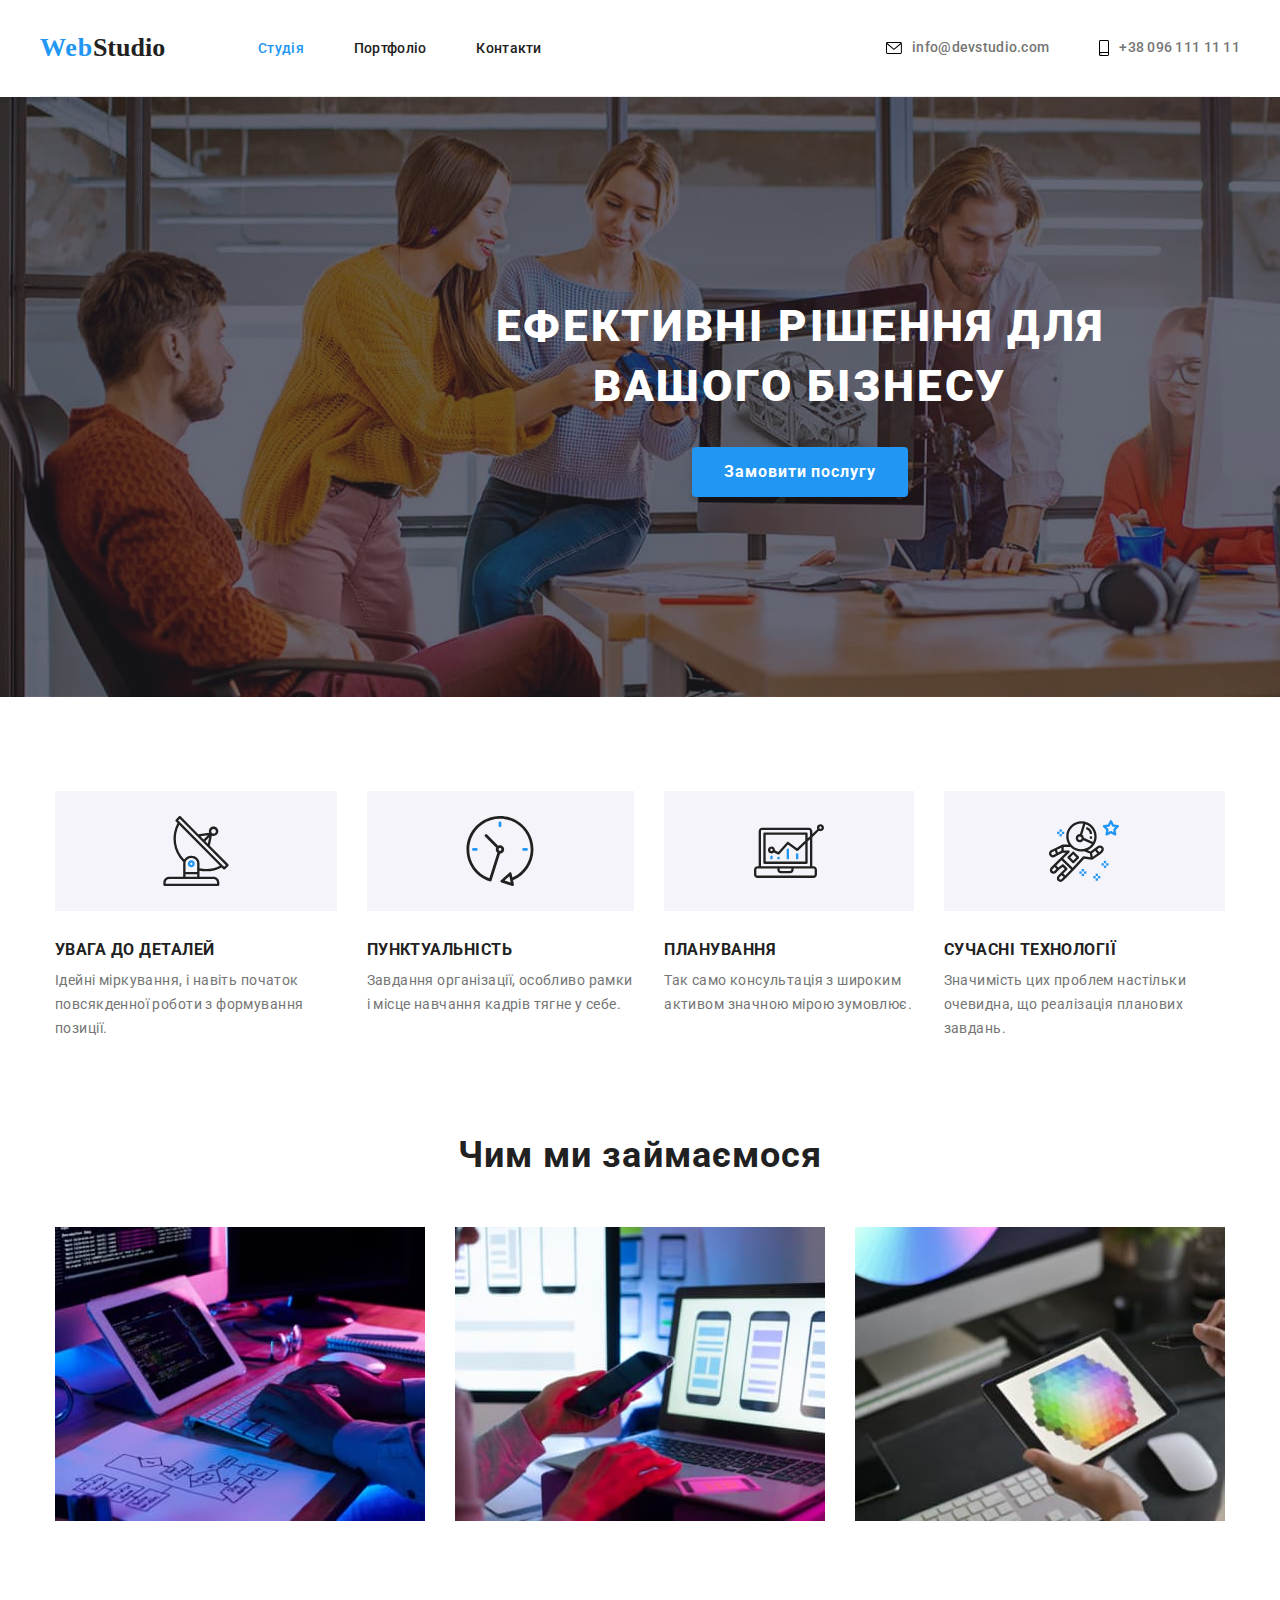
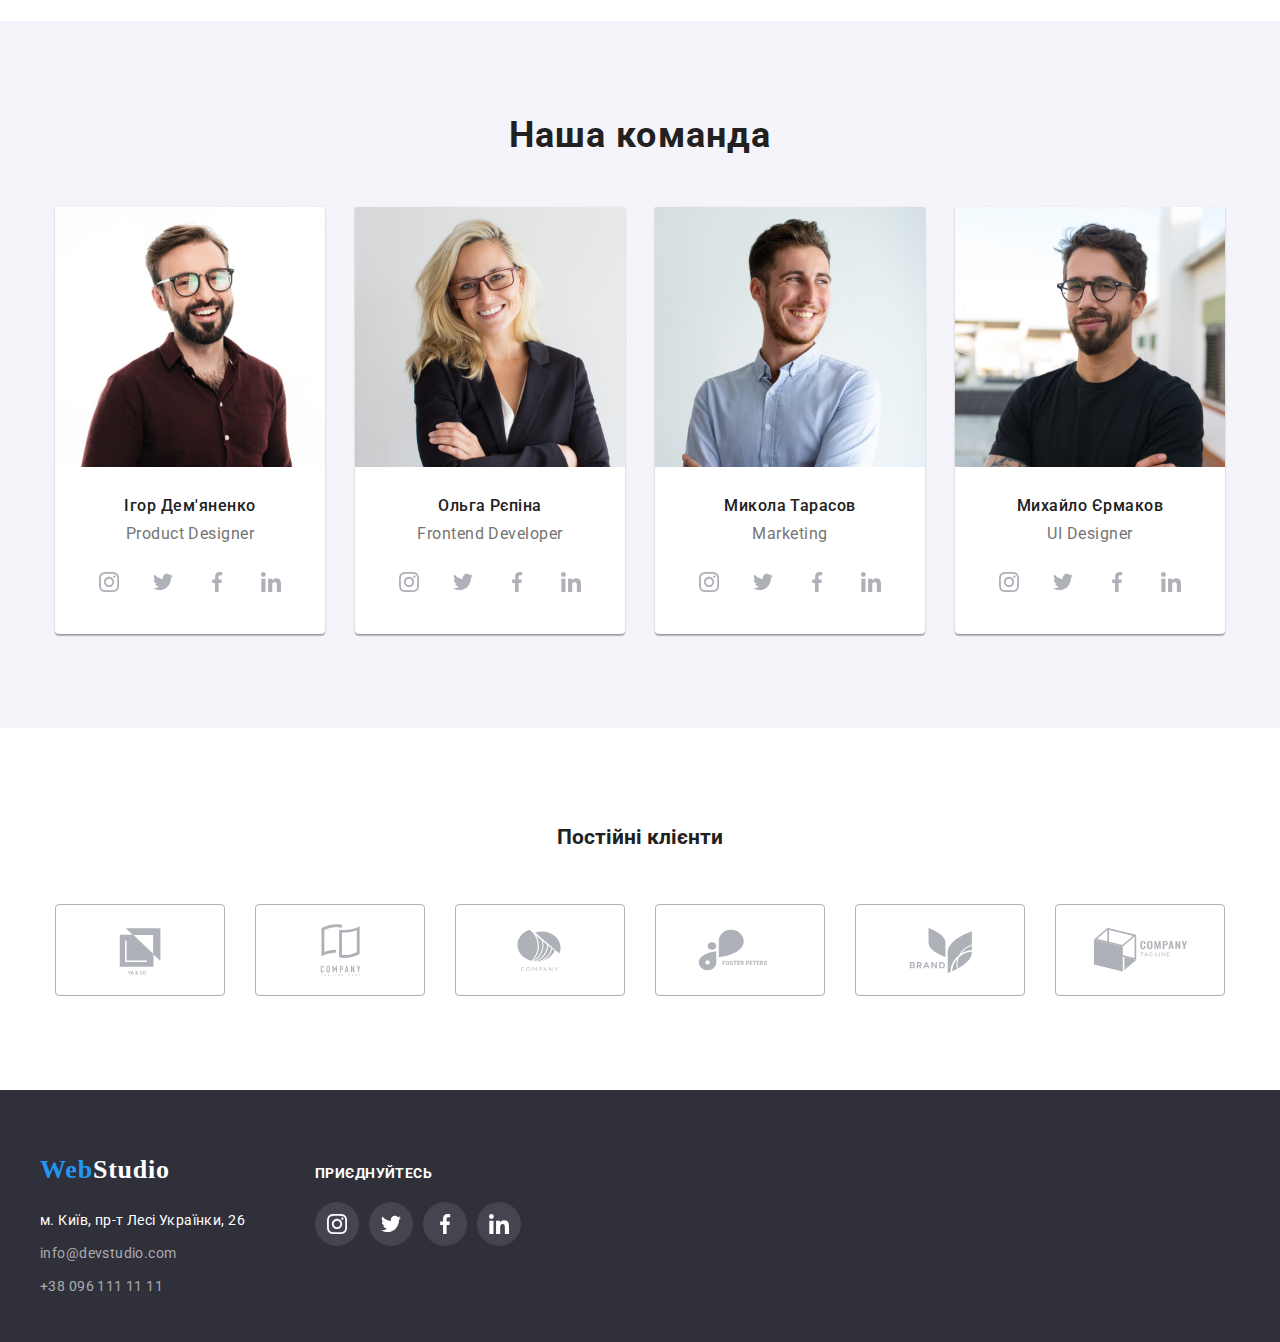
==== index.html @ 93dfed72 "add styles from svg" ====
<!DOCTYPE html>
<html lang="uk">

<head>
    <meta charset="UTF-8">
    <meta http-equiv="X-UA-Compatible" content="IE=edge">
    <meta name="viewport" content="width=device-width, initial-scale=1.0">
    <link rel="preconnect" href="https://fonts.googleapis.com">
    <link href="https://fonts.googleapis.com/css2?family=Raleway:wght@700&family=Roboto:wght@400;500;700;900&display=swap"
    rel="stylesheet">
    <title>WebStudio</title>
    <link rel="stylesheet" href="https://cdnjs.cloudflare.com/ajax/libs/modern-normalize/1.1.0/modern-normalize.min.css">
    <link rel="stylesheet" href="./css/style.css">
</head>

<body>
    <header>
    <div class="container border header-nav">
            <a class="logo" href="/">
                <span class="logo-blue" lang="en">Web</span>Studio</a>
            <nav>
                <ul class="navigation">
                    <li class="item"><a class="navigation-point current" href="#">Студія</a></li>
                    <li class="item"><a class="navigation-point" href="portfolio.html">Портфоліо</a></li>
                    <li class="item"><a class="navigation-point" href="">Контакти</a></li>
                </ul>
            </nav>
            <ul class="contact-links">
                <li class="item"><a class="link" href="mailto:info@devstudio.com">
                    <svg width="16px" height="12px">
                        <use href="./images/symbol-defs.svg#icon-envelope"></use>
                    </svg>
                    info@devstudio.com</a></li>
                <li class="item"><a class="link" href="tel:+380961111111">
                    <svg  width="10px" height="16px">
                        <use href="./images/symbol-defs.svg#icon-smartphone"></use>
                    </svg>+38 096 111 11 11</a></li>
            </ul>
    </div>
    </header>
    
    <main>
        <!--Hero-->
        <section class="hero section">
            <div class="container">
            <h1 class="hero-title">Ефективні рішення для вашого бізнесу</h1>
            <button class="order" type="button">Замовити послугу</button>
            </div>
        </section>
        <!--Features-->
        <section class="section">
           <div class="container">
            <h2 class="visually-hidden">Особливості</h2>
            <ul class="features">
                <li class="features-list icon-antena">
                    <h3 class="features-title">Увага до деталей</h3>
                    <p class="features-text">Ідейні міркування, і навіть початок повсякденної роботи з формування позиції.</p>
                </li>
                <li class="features-list icon-clock">
                    <h3 class="features-title">Пунктуальність</h3>
                    <p class="features-text">Завдання організації, особливо рамки і місце навчання кадрів тягне у себе.</p>
                </li>
                <li class="features-list icon-diagram">
                    <h3 class="features-title">Планування</h3>
                    <p class="features-text">Так само консультація з широким активом значною мірою зумовлює.</p>
                </li>
                <li  class="features-list icon-astronaut">
                    <h3 class="features-title">Сучасні технології</h3>
                    <p class="features-text">Значимість цих проблем настільки очевидна, що реалізація планових завдань.</p>
                </li>
            </ul>
           </div>
        </section>
        <!--Works-->
        <section class="section ">
           <div class="container">
            <h2 class="works-title">Чим ми займаємося</h2>
            <ul class="works">
                <li class="work">
                    <img src="./images/works1.jpg" alt="Приклад роботи" width="370">
                </li>
                <li class="work">
                    <img src="./images/works2.jpg" alt="Приклад роботи" width="370">
                </li>
                <li class="work">
                    <img src="./images/works3.jpg" alt="Приклад роботи" width="370">
                </li>
            </ul>
           </div>
        </section>
        <!--Team-->
        <section class="section team-section">
            <div class="container">
            <h2 class="team-title">Наша команда</h2>
            <ul class="team">
                <li class="team-list">
                    <img class="team-img" src="./images/team1.jpg" alt="Ігор Дем'яненко" width="270">
                    <div class="team-item">
                        <h3 class="team-name">Ігор Дем'яненко</h3>
                        <p class="team-position">Product Designer</p>
                        <ul class="team-accounts">
                            <li class="account-list"><a class="account-link" href="#">
                                <svg class="account">
                                    <use href="/images/symbol-defs.svg#icon-instagram"></use>
                                </svg>
                            </a></li>
                            <li class="account-list"><a class="account-link" href="#">
                                <svg class="account">
                                    <use href="/images/symbol-defs.svg#icon-twitter"></use>
                                </svg>
                            </a></li>
                            <li class="account-list"><a class="account-link" href="#">
                                <svg class="account">
                                    <use href="/images/symbol-defs.svg#icon-facebook"></use>
                                </svg>
                            </a></li>
                            <li class="account-list"><a class="account-link" href="#">
                                <svg class="account">
                                    <use href="/images/symbol-defs.svg#icon-linkedin"></use>
                                </svg>
                            </a></li>
                        </ul>
                    </div>
                </li>
                <li class="team-list">
                    <img class="team-img" src="./images/team2.jpg" alt="Ольга Рєпіна" width="270">
                    <div class="team-item">
                        <h3 class="team-name">Ольга Рєпіна</h3>
                        <p class="team-position">Frontend Developer</p>
                        <ul class="team-accounts">
                            <li class="account-list"><a class="account-link" href="#">
                                    <svg class="account">
                                        <use href="/images/symbol-defs.svg#icon-instagram"></use>
                                    </svg>
                                </a></li>
                            <li class="account-list"><a class="account-link" href="#">
                                    <svg class="account">
                                        <use href="/images/symbol-defs.svg#icon-twitter"></use>
                                    </svg>
                                </a></li>
                            <li class="account-list"><a class="account-link" href="#">
                                    <svg class="account">
                                        <use href="/images/symbol-defs.svg#icon-facebook"></use>
                                    </svg>
                                </a></li>
                            <li class="account-list"><a class="account-link" href="#">
                                    <svg class="account">
                                        <use href="/images/symbol-defs.svg#icon-linkedin"></use>
                                    </svg>
                                </a></li>
                        </ul>
                        </div>
                </li>
                <li class="team-list">
                    <img class="team-img" src="./images/team3.jpg" alt="Микола Тарасов" width="270">
                    <div class="team-item">
                        <h3 class="team-name">Микола Тарасов</h3>
                        <p class="team-position">Marketing</p>
                        <ul class="team-accounts">
                            <li class="account-list"><a class="account-link" href="#">
                                    <svg class="account">
                                        <use href="/images/symbol-defs.svg#icon-instagram"></use>
                                    </svg>
                                </a></li>
                            <li class="account-list"><a class="account-link" href="#">
                                    <svg class="account">
                                        <use href="/images/symbol-defs.svg#icon-twitter"></use>
                                    </svg>
                                </a></li>
                            <li class="account-list"><a class="account-link" href="#">
                                    <svg class="account">
                                        <use href="/images/symbol-defs.svg#icon-facebook"></use>
                                    </svg>
                                </a></li>
                            <li class="account-list"><a class="account-link" href="#">
                                    <svg class="account">
                                        <use href="/images/symbol-defs.svg#icon-linkedin"></use>
                                    </svg>
                                </a></li>
                        </ul>
                    </div>
                </li >
                <li class="team-list">
                    <img class="team-img" src="./images/team4.jpg" alt="Михайло Єрмаков" width="270">
                    <div class="team-item">
                        <h3 class="team-name">Михайло Єрмаков</h3>
                        <p class="team-position">UI Designer</p>
                        <ul class="team-accounts">
                            <li class="account-list"><a class="account-link" href="#">
                                    <svg class="account">
                                        <use href="/images/symbol-defs.svg#icon-instagram"></use>
                                    </svg>
                                </a></li>
                            <li class="account-list"><a class="account-link" href="#">
                                    <svg class="account">
                                        <use href="/images/symbol-defs.svg#icon-twitter"></use>
                                    </svg>
                                </a></li>
                            <li class="account-list"><a class="account-link" href="#">
                                    <svg class="account">
                                        <use href="/images/symbol-defs.svg#icon-facebook"></use>
                                    </svg>
                                </a></li>
                            <li class="account-list"><a class="account-link" href="#">
                                    <svg class="account">
                                        <use href="/images/symbol-defs.svg#icon-linkedin"></use>
                                    </svg>
                                </a></li>
                        </ul>
                    </div>
                </li>
            </ul>
           </div>
        </section>
        <!--Clients-->
        <section class="section client">
            <div class="container">
            <h2 class="clients-title">Постійні клієнти</h2>
                <div class="clients-item">
                    <ul class="clients">
                        <li class="clients-list">
                            <a class="client-link" href="#">
                            <svg class="clients-logo">
                                <use href="/images/symbol-defs.svg#icon-Logo_1"></use>
                            </svg>
                            </a>
                        </li>
                        <li class="clients-list">
                            <a class="client-link" href="#">
                            <svg class="clients-logo">
                                <use href="/images/symbol-defs.svg#icon-Logo_2"></use>
                            </svg>
                            </a>
                        </li>
                        <li class="clients-list">
                            <a class="client-link" href="#">
                            <svg class="clients-logo">
                                <use href="/images/symbol-defs.svg#icon-Logo_3"></use>
                            </svg>
                            </a>
                        </li>
                        <li class="clients-list">
                            <a class="client-link" href="#">
                            <svg class="clients-logo">
                                <use href="/images/symbol-defs.svg#icon-Logo_4"></use>
                            </svg>
                            </a>
                        </li>
                        <li class="clients-list">
                            <a class="client-link" href="#">
                            <svg class="clients-logo">
                                <use href="/images/symbol-defs.svg#icon-Logo_5"></use>
                            </svg>
                            </a>
                        </li>
                        <li class="clients-list">
                            <a class="client-link" href="#">
                            <svg class="clients-logo">
                                <use href="/images/symbol-defs.svg#icon-Logo_6"></use>
                            </svg>
                            </a>
                        </li>
                    </ul>
                </div>
            </div>
        </section>
    </main>
    <!--Footer-->
    <footer>

  <div class="container footer-contact">
   <div class="aaa">
     <div class="contacts">
        <a class="logo-adress" href="index.html">
        <span class="logo-blue" lang="en">Web</span><span class="logo-studio">Studio</span></a>
    <address class="contact-style">
        <ul class="contact">
            <li class="contact-list"><a class="contact-adress" href="https://goo.gl/maps/822djosUNqCypsds8" target="_blank"
                    rel="noreferrer noopener nofollow">м.
                    Київ, пр-т Лесі Українки, 26</a></li>
            <li class="contact-list"><a class="contact-mail" href="mailto:info@devstudio.com">info@devstudio.com</a></li>
            <li class="contact-list"><a class="contact-phone" href="tel:+380961111111">+38 096 111 11 11</a></li>
        </ul>
    </address>
    </div>
    <div class="subscribe">
        <h4 class="social-title">приєднуйтесь</h4>
    <ul class="social">
        <li class="social-list">
           <a class="social-a" href="#"> 
            <svg class="social-link">
                <use href="/images/symbol-defs.svg#icon-instagram"></use>
            </svg>
            </a>
        </li>
        <li class="social-list">
            <a class="social-a" href="#">
                <svg class="social-link">
                    <use href="/images/symbol-defs.svg#icon-twitter"></use>
            </svg>
            </a>
        </li>
        <li class="social-list">
            <a class="social-a" href="#">
                <svg class="social-link">
                    <use href="/images/symbol-defs.svg#icon-facebook"></use>
            </svg>
            </a>
        </li>
        <li class="social-list">
            <a class="social-a" href="#">
                <svg class="social-link">
                    <use href="/images/symbol-defs.svg#icon-linkedin"></use>
            </svg>
            </a>
        </li>
    </ul>
    </div>
    </div>
</div>
    </footer>
</body>

</html>
---- css/style.css ----
body
{
    font-family: Roboto, sans-serif;
    color:#212121;
    font-size: 14px;
    background-color: #fff;
    line-height: 1.5;
}
h1,h2,h3,h4,h5,h6,p{
    margin-top: 0px;
    margin-bottom: 0px;
}
footer
{
    background-color: #2F303A;
}
address {
    font-style: normal
}
a, .contact
{
text-decoration: none;
}

/*Container*/
.container {
    margin-left: auto;
    margin-right: auto;
    width: 1200px;
    padding-left: 15px;
    padding-right: 15px;
}

.border {
    border-bottom: 1px solid #ECECEC;
}

.section {
    padding-top: 94px;

}
/*header*/
.logo
{
    font-family: Ralewey;
    font-weight: 700;
    font-size: 26px;
    color:#212121;
    line-height: 1.19;
}
.logo-adress {
    font-family: Ralewey;
    font-style: normal;
    font-weight: 700;
    font-size: 26px;
    color: #212121
}
.logo-blue
{
    color:#2196F3;
    letter-spacing: 0.03em;
    line-height: 1.19;
}
.logo-studio
{
color:#fff;
letter-spacing: 0.03em;
}
.header-nav{
display: flex;
align-items: center;
padding: 25px 0;
}

.navigation
{
    list-style: none;
    display:flex;
}
.navigation:first-child{
    margin-left: 93px;
}
.navigation-point 
{
    font-weight:500;
    color: #212121;
    line-height: 1.14;
    letter-spacing: 0.02em;
    padding-top: 15px;
    padding-bottom: 15px;
}

.navigation .item + .item,
.contact-links .item + .item{
    margin-left: 50px;
}

.current
{
color: #2196F3;
}
.navigation-point:hover,
.navigation-point:focus
{
color: #2196F3;
}
.navigation,
.contact-links,
.features,
.works,
.team,
.portfolio-button,
.portfolio-list,
.contact
{
    list-style: none;
    margin: 0;
    padding: 0;
}
/*Contact footer*/
.footer-contact{
    padding: 60px 0;
    height: 252px;
    flex-wrap: wrap;
}
.aaa{
    display: flex;

}
.contact-style
{
    margin-top: 20px;
}
.contact-links{
    display: flex;
    margin-left: auto;
}
.link{
    padding-top: 15px;
    padding-bottom: 15px;
   gap:10px;
    display: flex;
    align-items: center;
}
.contact-links .link
{
    font-weight:500;
    color: #757575;
    line-height: 1.1;
    letter-spacing: 0.02em;
}
.contact-links .link:hover,
.contact-links .link:focus
{
color: #2196F3;
fill: #2196F3;
}
.contact-list:not(:last-child)
{
margin-bottom: 9px;
}
.contact .contact-adress
{
    color:#fff;
    line-height: 1.71;
    font-weight: 400;
    letter-spacing: 0.03em;
}
.contact .contact-mail,
.contact .contact-phone
{
    color: rgba(255,255,255,60%);
    line-height: 1.71;
    font-weight: 400;
    letter-spacing: 0.03em;
}
.contact .contact-adress:hover,
.contact .contact-mail:hover,
.contact .contact-phone:hover
{
color:#2196F3;
}
.contact .contact-adress:focus,
.contact .contact-mail:focus,
.contact .contact-phone:focus
{
    color: #2196F3;
}
.subscribe{
    margin-left: 70px;
    justify-content: center;
    align-items: baseline;
    flex-wrap: wrap;
}
.social-title{
    text-transform: uppercase;
    font-weight: 700;
    line-height: 1.2;
    letter-spacing: 0.03em;
    color: #FFFFFF;
    padding-top: 15px;
    margin-bottom: 20px;
}
.social-a{
    display: flex;
    align-items: center;
    justify-content: center;
}
.social{
    padding: 0;
    margin: 0;
    list-style: none;
    display: flex;
    justify-content: center;
}

.social-list{
    display: flex;
    align-items: center;
    justify-content: center;
    width:44px;
    height: 44px;
    background-color: rgba(255, 255, 255, 0.1);
    border-radius: 50%;
}
.social-list:not(:first-child)
{
    margin-left: 10px;
}
.social-list:hover{
    background-color: #2196F3;
}
.social-link{
    fill:#fff;
    width: 20px;
    height: 20px;
}
/*Portfolio*/
.background-portfolio{
    background-color: #fff;
}

.portfolio-button{
    display: flex;
    justify-content: center;
    margin-bottom: 55px;
}
.button-list:not(:first-child){
    margin-left: 8px;
}
.button
{
    font-family: inherit;
    font-size: 16px;
    font-weight: 500;
    cursor:pointer;
    border:none;
    line-height: 1.62;
    letter-spacing: 0.03em;
    text-align: center;
    padding: 6px 25px;
    border-radius: 4px;
    
}

.button:hover,
.button:focus
{
    background-color:#2196F3;
    color:#fff;
    border-radius: 4px;
    box-shadow: 0px 3px 1px rgba(0, 0, 0, 0.1), 0px 1px 2px rgba(0, 0, 0, 0.08), 0px 2px 2px rgba(0, 0, 0, 0.12);
}
.portfolio{
    display: flex;
}
.portfolio-list{
    display: flex;
    flex-wrap: wrap;
    gap: 30px;
    padding-bottom: 94px;
}
.project-list:hover,
.project-list:focus{
    box-shadow: 0px 1px 1px rgba(0, 0, 0, 0.12), 0px 4px 4px rgba(0, 0, 0, 0.06), 1px 4px 6px rgba(0, 0, 0, 0.16);
}
.project{
    padding: 20px 24px;
    border-left: 1px solid #EEEEEE;
    border-right: 1px solid #EEEEEE;
    border-bottom: 1px solid #EEEEEE;
}
.project-img
{   display:block;
}
.project-name
{
    font-size: 18px;
    font-weight: 700;
    line-height: 2;
    letter-spacing: 0.06em;
    margin-bottom: 4px;
}
.project-type
{
    color:#757575;
    font-size: 16px;
    font-weight: 400;
    line-height: 1.87;
    letter-spacing: 0.03em;
}
/*Hero*/
.hero{
    /*background-color: #2F303A;*/
    background-image: linear-gradient( to right, rgba(47, 48, 58, 0.4), rgba(47, 48, 58, 0.4)), url(/images/background_hero.jpg);
    background-repeat: no-repeat;
    background-size: cover;
    background-position: center;
    min-width: 1600px;
    margin-left: auto;
    margin-right: auto;
    padding:200px 0;
    text-align: center;
}
.hero-title
{
    justify-content: center;
    color: #fff;
    font-size: 44px;
    font-weight: 900;
    letter-spacing: 0.06em;
    line-height: 1.36;
    text-transform: uppercase;
    margin: 0 auto;
    margin-bottom: 30px;
    width: 696px;  
}
.order 
{
    display: inline-block;
    background-color: #2196F3;
    font-family: inherit;
    color:#fff;
    font-weight: 700;
    font-size: 16px;
    cursor:pointer;
    border:none;
    line-height: 1.87;
    letter-spacing: 0.06em;
    padding: 10px 32px;
    border-radius: 4px;
    box-shadow: 0px 4px 4px rgba(0, 0, 0, 0.15);
    
}
/*Features*/
.visually-hidden
{
    position: absolute;
    white-space: nowrap;
    width: 1px;
    height: 1px;
    overflow: hidden;
    border: 0;
    padding: 0;
    clip: rect(0 0 0 0);
    clip-path: inset(50%);
    margin: -1px;
}
.features{
    display:flex;
    padding-bottom: 0px;
}
.features-list{
    flex-basis: calc((100%-90px)/4);
}
.features-list:not(:first-child){
    margin-left: 30px;
}
.features-list::before{
    display:block;
    content:"";
    height: 120px;
    background-color: #F5F4FA;
    margin-bottom: 30px;
    background-repeat: no-repeat;
    background-position: center;
}
.icon-antena::before{
    background-image: url("/images/antenna.svg");
}
.icon-clock::before{
    background-image: url("/images/clock.svg");
}
.icon-diagram::before{
    background-image: url("/images/diagram.svg");
}
.icon-astronaut::before{
    background-image: url("/images/astronaut.svg");
}
.features-title
{
    text-transform: uppercase;
    font-weight: 700;
    line-height: 1.14;
    letter-spacing: 0.03em;
    padding-bottom: 10px;
}
.features-text
{
    color:#757575;
    font-weight: 400;
    line-height: 1.71;
    letter-spacing: 0.03em;
}
/*Works*/
.works{
    display:flex;
    flex-basis: calc((100%-60px)/3);
    padding-bottom: 94px;
}
.work{
    display: block;
}
.work:not(:first-child)
{
    margin-left: 30px;
}
.works-title
{
font-size: 36px;
    font-weight: 700;
    line-height: 1.16;
    letter-spacing: 0.03em;
    text-align: center;
    padding-bottom: 50px;
}
/*Team*/
.team-section {
    background-color: #F5F4FA;
}
.team-title {
    font-size: 36px;
    font-weight: 700;
    line-height: 1.16;
    letter-spacing: 0.03em;
    text-align: center;
    padding-bottom: 50px;
}
.team{
    display: flex;
    align-items: center;
    flex-basis: calc((100%-90px)/4);
    padding-bottom: 94px;
}
.team-list:not(:first-child){
    margin-left: 30px;
}
.team-list{
    
    background-color: #fff;
    box-shadow: 0px 1px 3px rgba(0, 0, 0, 0.12), 0px 1px 1px rgba(0, 0, 0, 0.14), 0px 2px 1px rgba(0, 0, 0, 0.2);
    border-radius: 0px 0px 4px 4px;
    
    }
.team-img
{
    display: block;
}
.team-item
{
text-align: center;
padding: 30px 10px;
}
.team-name
{
    font-size: 16px;
    font-weight: 500;
    line-height: 1.18;
    letter-spacing: 0.03em;
    margin-bottom: 10px;
}
.team-position
{
    font-size: 16px;
    font-weight: 400;
    color: #757575;
    line-height: 1.18;
    letter-spacing: 0.03em;
    
}
.team-accounts{
    list-style: none;
    display:flex;
    padding:0;
    margin-top: 16px;
    justify-content: center;
    align-items: center;
}
.account-list:not(:last-child)
{
        margin-right: 10px;
}
.account-list{
    display: flex;
    justify-content: center;
    align-items: center;
    width: 44px;
    height: 44px;
}
.account-link{
    display: flex;
        justify-content: center;
        align-items: center;
    color: #AFB1B8;
    background-color: #fff;
    padding: 12px;
    border-radius: 50%;
 
}
.account-link:hover{
    color:#fff;
    background-color: #2196F3;
}
.account{
    fill:currentColor;
    width: 20px;
    height: 20px;
}
.team-accounts .account-list:hover {
    background-color: #2196F3;
    border-radius: 50%;

}
/*Clients*/
.clients-title{
    font-weight: 42px;
    text-align: center;
    padding-bottom: 50px;
}
.clients{
    padding: 0;
    margin: 0;
    list-style: none;
    display: flex;
    align-items: center;
    flex-basis: calc((100%-150px)/6);
    padding-bottom: 94px;
}
.clients-list{
    width: 170px;
    height: 92px;
    border: 1px solid #AFB1B8;
    border-radius: 4px;
    
}
.clients-list:not(:first-child){
margin-left: 30px;
}
.clients-list:hover,
.clients-list:focus
{
    border: 1px solid #2196F3;
}
.clients-logo{
    width: 106px;
    height: 60px;
    fill:currentColor;
    margin: 16px 32px;
   
}
.clients-logo:hover{
    fill:#2196F3;
}
.client-link{
    padding: 0;
    margin: 0;
    color:#AFB1B8 ;
}
.client-link:hover{
color: #2196F3;
}
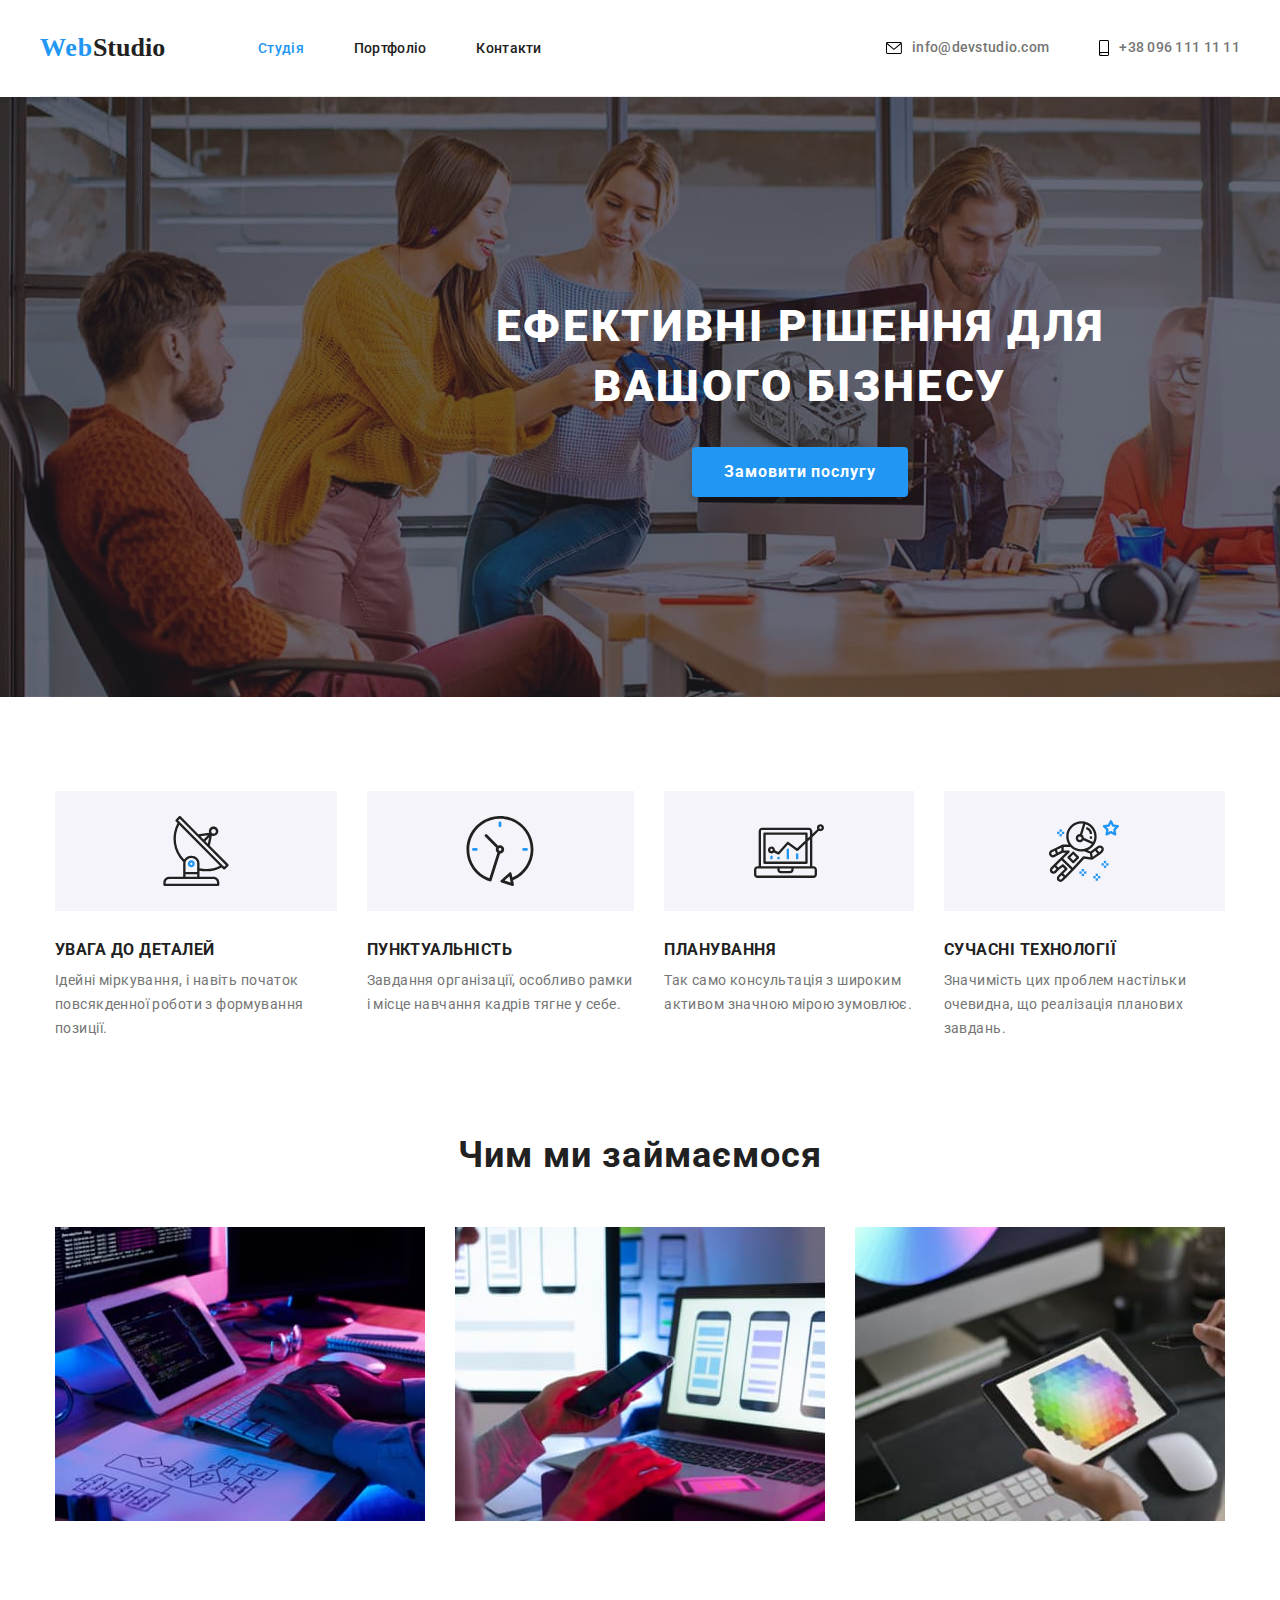
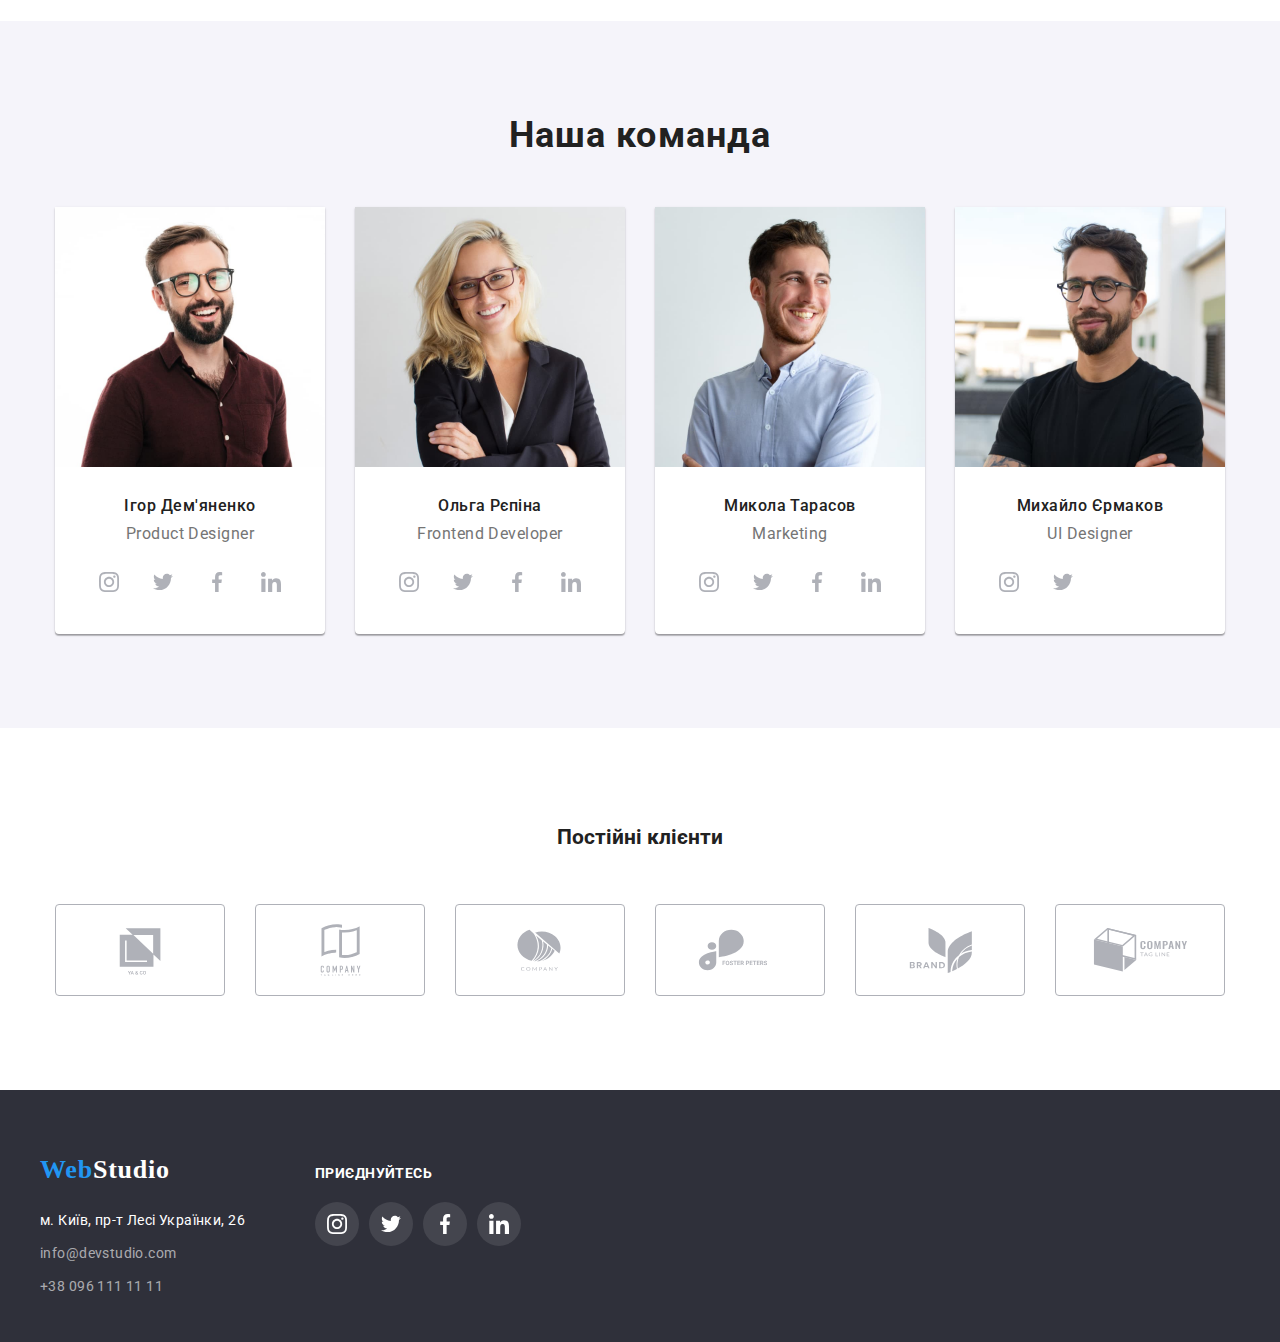
==== commit 4bf898a5: "Update index.html" ====
--- a/index.html
+++ b/index.html
@@ -193,17 +193,17 @@
                                 </a></li>
                             <li class="account-list"><a class="account-link" href="#">
                                     <svg class="account">
-                                        <use href="/images/symbol-defs.svg#icon-twitter"></use>
-                                    </svg>
-                                </a></li>
-                            <li class="account-list"><a class="account-link" href="#">
-                                    <svg class="account">
-                                        <use href="/images/symbol-defs.svg#icon-facebook"></use>
-                                    </svg>
-                                </a></li>
-                            <li class="account-list"><a class="account-link" href="#">
-                                    <svg class="account">
-                                        <use href="/images/symbol-defs.svg#icon-linkedin"></use>
+                                        <use href="./images/symbol-defs.svg#icon-twitter"></use>
+                                    </svg>
+                                </a></li>
+                            <li class="account-list"><a class="account-link" href="#">
+                                    <svg class="account">
+                                        <use href="/.images/symbol-defs.svg#icon-facebook"></use>
+                                    </svg>
+                                </a></li>
+                            <li class="account-list"><a class="account-link" href="#">
+                                    <svg class="account">
+                                        <use href="/.images/symbol-defs.svg#icon-linkedin"></use>
                                     </svg>
                                 </a></li>
                         </ul>
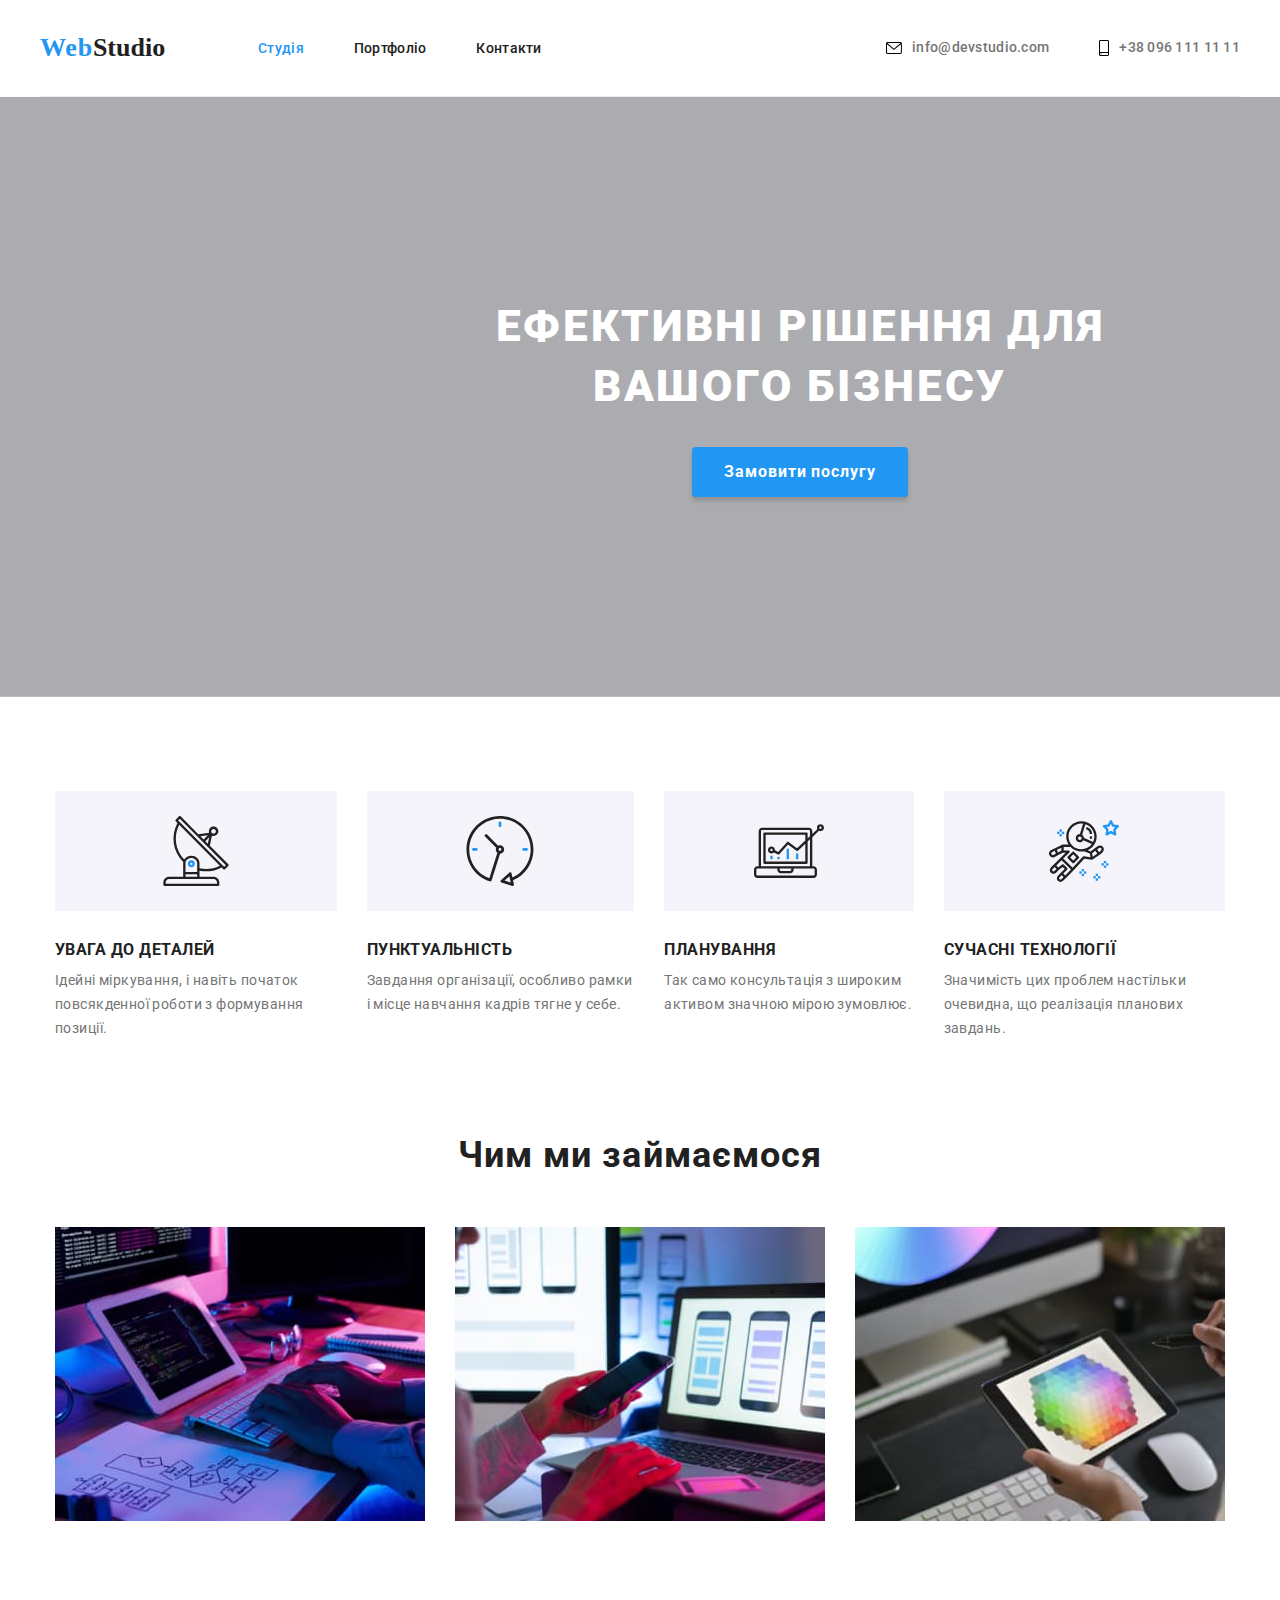
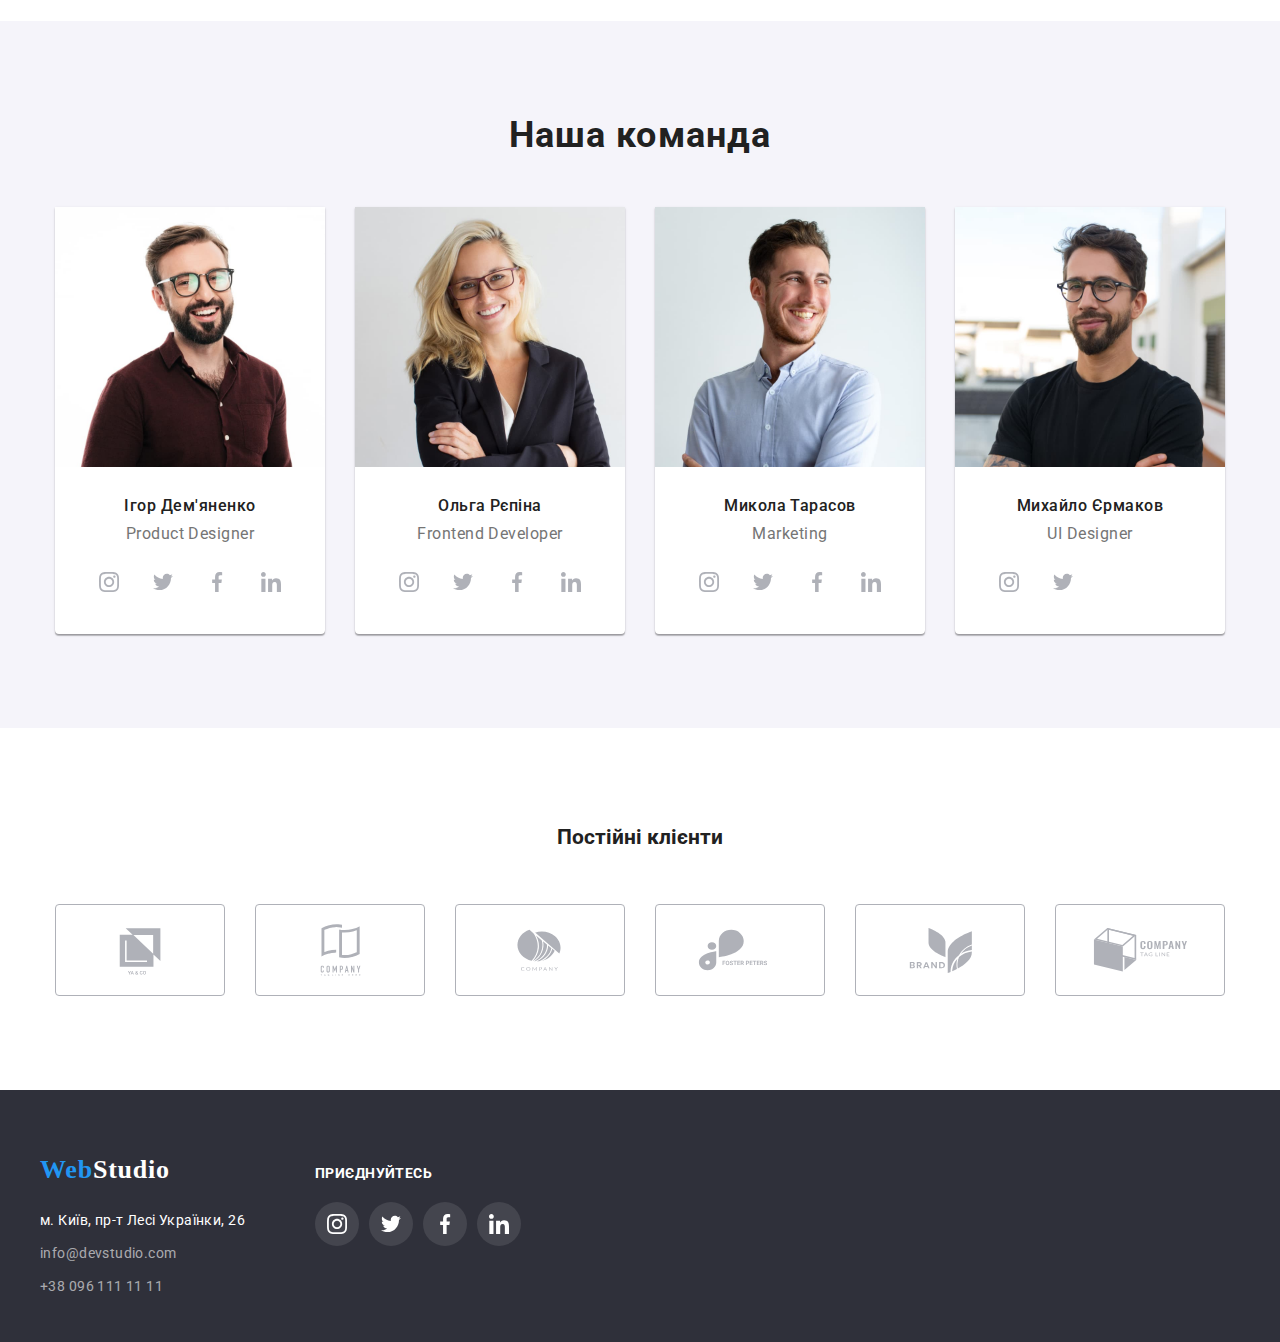
==== commit 75b2c416: "Update index.html" ====
--- a/index.html
+++ b/index.html
@@ -101,22 +101,22 @@
                         <ul class="team-accounts">
                             <li class="account-list"><a class="account-link" href="#">
                                 <svg class="account">
-                                    <use href="/images/symbol-defs.svg#icon-instagram"></use>
+                                    <use href=".//images/symbol-defs.svg#icon-instagram"></use>
                                 </svg>
                             </a></li>
                             <li class="account-list"><a class="account-link" href="#">
                                 <svg class="account">
-                                    <use href="/images/symbol-defs.svg#icon-twitter"></use>
+                                    <use href=".//images/symbol-defs.svg#icon-twitter"></use>
                                 </svg>
                             </a></li>
                             <li class="account-list"><a class="account-link" href="#">
                                 <svg class="account">
-                                    <use href="/images/symbol-defs.svg#icon-facebook"></use>
+                                    <use href=".//images/symbol-defs.svg#icon-facebook"></use>
                                 </svg>
                             </a></li>
                             <li class="account-list"><a class="account-link" href="#">
                                 <svg class="account">
-                                    <use href="/images/symbol-defs.svg#icon-linkedin"></use>
+                                    <use href=".//images/symbol-defs.svg#icon-linkedin"></use>
                                 </svg>
                             </a></li>
                         </ul>
@@ -130,22 +130,22 @@
                         <ul class="team-accounts">
                             <li class="account-list"><a class="account-link" href="#">
                                     <svg class="account">
-                                        <use href="/images/symbol-defs.svg#icon-instagram"></use>
-                                    </svg>
-                                </a></li>
-                            <li class="account-list"><a class="account-link" href="#">
-                                    <svg class="account">
-                                        <use href="/images/symbol-defs.svg#icon-twitter"></use>
-                                    </svg>
-                                </a></li>
-                            <li class="account-list"><a class="account-link" href="#">
-                                    <svg class="account">
-                                        <use href="/images/symbol-defs.svg#icon-facebook"></use>
-                                    </svg>
-                                </a></li>
-                            <li class="account-list"><a class="account-link" href="#">
-                                    <svg class="account">
-                                        <use href="/images/symbol-defs.svg#icon-linkedin"></use>
+                                        <use href=".//images/symbol-defs.svg#icon-instagram"></use>
+                                    </svg>
+                                </a></li>
+                            <li class="account-list"><a class="account-link" href="#">
+                                    <svg class="account">
+                                        <use href=".//images/symbol-defs.svg#icon-twitter"></use>
+                                    </svg>
+                                </a></li>
+                            <li class="account-list"><a class="account-link" href="#">
+                                    <svg class="account">
+                                        <use href=".//images/symbol-defs.svg#icon-facebook"></use>
+                                    </svg>
+                                </a></li>
+                            <li class="account-list"><a class="account-link" href="#">
+                                    <svg class="account">
+                                        <use href=".//images/symbol-defs.svg#icon-linkedin"></use>
                                     </svg>
                                 </a></li>
                         </ul>
@@ -159,22 +159,22 @@
                         <ul class="team-accounts">
                             <li class="account-list"><a class="account-link" href="#">
                                     <svg class="account">
-                                        <use href="/images/symbol-defs.svg#icon-instagram"></use>
-                                    </svg>
-                                </a></li>
-                            <li class="account-list"><a class="account-link" href="#">
-                                    <svg class="account">
-                                        <use href="/images/symbol-defs.svg#icon-twitter"></use>
-                                    </svg>
-                                </a></li>
-                            <li class="account-list"><a class="account-link" href="#">
-                                    <svg class="account">
-                                        <use href="/images/symbol-defs.svg#icon-facebook"></use>
-                                    </svg>
-                                </a></li>
-                            <li class="account-list"><a class="account-link" href="#">
-                                    <svg class="account">
-                                        <use href="/images/symbol-defs.svg#icon-linkedin"></use>
+                                        <use href=".//images/symbol-defs.svg#icon-instagram"></use>
+                                    </svg>
+                                </a></li>
+                            <li class="account-list"><a class="account-link" href="#">
+                                    <svg class="account">
+                                        <use href=".//images/symbol-defs.svg#icon-twitter"></use>
+                                    </svg>
+                                </a></li>
+                            <li class="account-list"><a class="account-link" href="#">
+                                    <svg class="account">
+                                        <use href=".//images/symbol-defs.svg#icon-facebook"></use>
+                                    </svg>
+                                </a></li>
+                            <li class="account-list"><a class="account-link" href="#">
+                                    <svg class="account">
+                                        <use href=".//images/symbol-defs.svg#icon-linkedin"></use>
                                     </svg>
                                 </a></li>
                         </ul>
--- a/css/style.css
+++ b/css/style.css
@@ -312,7 +312,7 @@
 /*Hero*/
 .hero{
     /*background-color: #2F303A;*/
-    background-image: linear-gradient( to right, rgba(47, 48, 58, 0.4), rgba(47, 48, 58, 0.4)), url(/images/background_hero.jpg);
+    background-image: linear-gradient( to right, rgba(47, 48, 58, 0.4), rgba(47, 48, 58, 0.4)), url(./images/background_hero.jpg);
     background-repeat: no-repeat;
     background-size: cover;
     background-position: center;
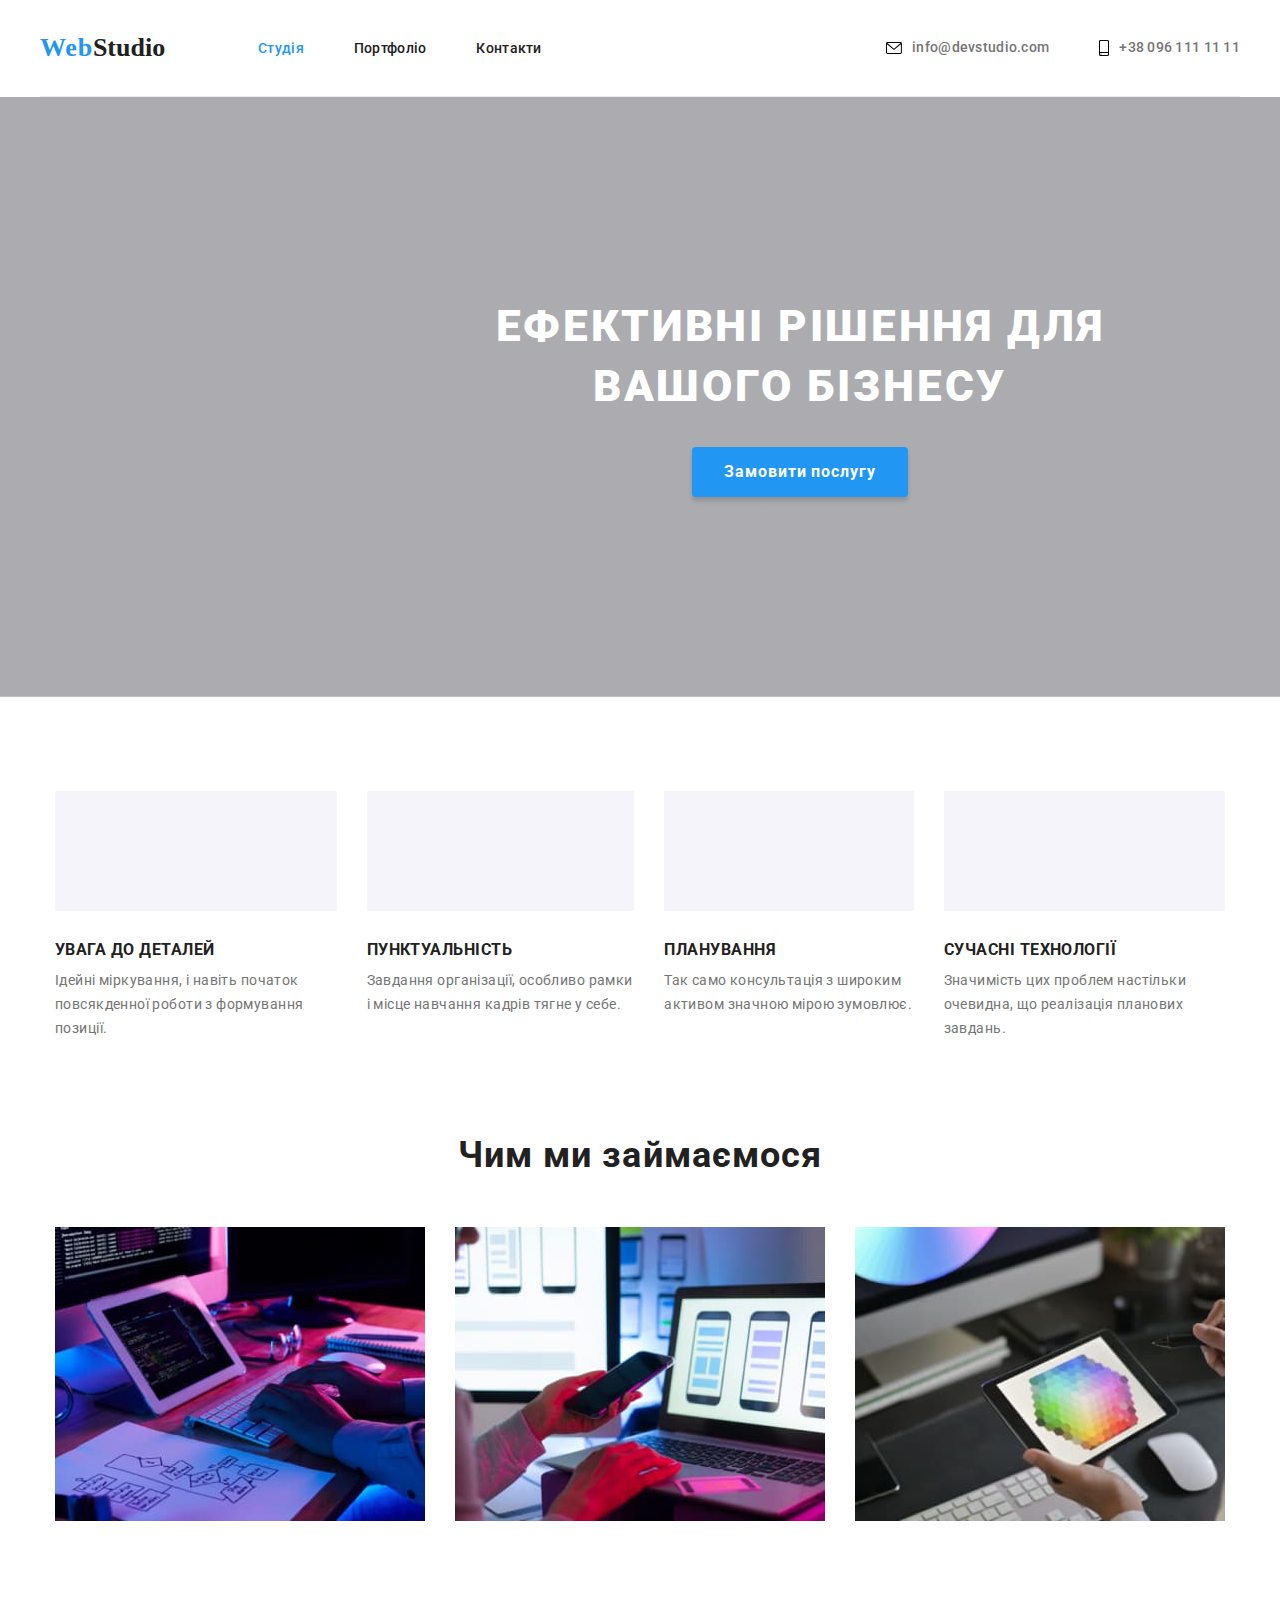
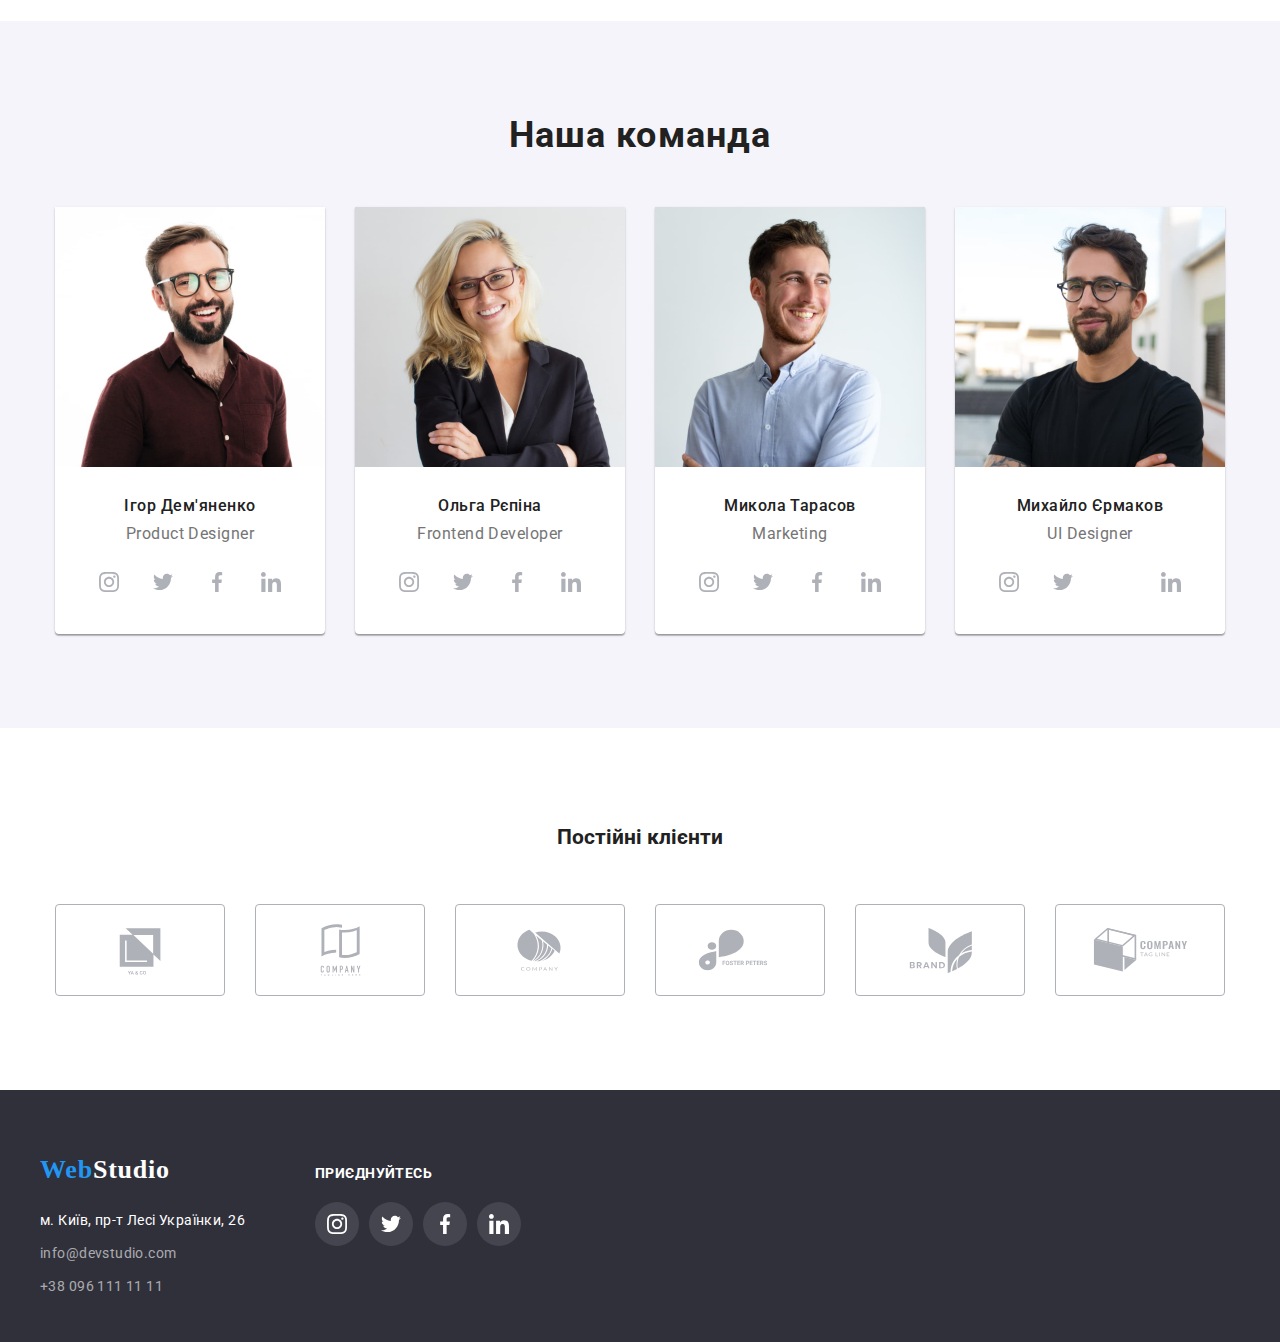
==== commit ee8119ae: "fixed svg" ====
--- a/index.html
+++ b/index.html
@@ -101,22 +101,22 @@
                         <ul class="team-accounts">
                             <li class="account-list"><a class="account-link" href="#">
                                 <svg class="account">
-                                    <use href=".//images/symbol-defs.svg#icon-instagram"></use>
+                                    <use href="./images/symbol-defs.svg#icon-instagram"></use>
                                 </svg>
                             </a></li>
                             <li class="account-list"><a class="account-link" href="#">
                                 <svg class="account">
-                                    <use href=".//images/symbol-defs.svg#icon-twitter"></use>
+                                    <use href="./images/symbol-defs.svg#icon-twitter"></use>
                                 </svg>
                             </a></li>
                             <li class="account-list"><a class="account-link" href="#">
                                 <svg class="account">
-                                    <use href=".//images/symbol-defs.svg#icon-facebook"></use>
+                                    <use href="./images/symbol-defs.svg#icon-facebook"></use>
                                 </svg>
                             </a></li>
                             <li class="account-list"><a class="account-link" href="#">
                                 <svg class="account">
-                                    <use href=".//images/symbol-defs.svg#icon-linkedin"></use>
+                                    <use href="./images/symbol-defs.svg#icon-linkedin"></use>
                                 </svg>
                             </a></li>
                         </ul>
@@ -130,22 +130,22 @@
                         <ul class="team-accounts">
                             <li class="account-list"><a class="account-link" href="#">
                                     <svg class="account">
-                                        <use href=".//images/symbol-defs.svg#icon-instagram"></use>
-                                    </svg>
-                                </a></li>
-                            <li class="account-list"><a class="account-link" href="#">
-                                    <svg class="account">
-                                        <use href=".//images/symbol-defs.svg#icon-twitter"></use>
-                                    </svg>
-                                </a></li>
-                            <li class="account-list"><a class="account-link" href="#">
-                                    <svg class="account">
-                                        <use href=".//images/symbol-defs.svg#icon-facebook"></use>
-                                    </svg>
-                                </a></li>
-                            <li class="account-list"><a class="account-link" href="#">
-                                    <svg class="account">
-                                        <use href=".//images/symbol-defs.svg#icon-linkedin"></use>
+                                        <use href="./images/symbol-defs.svg#icon-instagram"></use>
+                                    </svg>
+                                </a></li>
+                            <li class="account-list"><a class="account-link" href="#">
+                                    <svg class="account">
+                                        <use href="./images/symbol-defs.svg#icon-twitter"></use>
+                                    </svg>
+                                </a></li>
+                            <li class="account-list"><a class="account-link" href="#">
+                                    <svg class="account">
+                                        <use href="./images/symbol-defs.svg#icon-facebook"></use>
+                                    </svg>
+                                </a></li>
+                            <li class="account-list"><a class="account-link" href="#">
+                                    <svg class="account">
+                                        <use href="./images/symbol-defs.svg#icon-linkedin"></use>
                                     </svg>
                                 </a></li>
                         </ul>
@@ -159,22 +159,22 @@
                         <ul class="team-accounts">
                             <li class="account-list"><a class="account-link" href="#">
                                     <svg class="account">
-                                        <use href=".//images/symbol-defs.svg#icon-instagram"></use>
-                                    </svg>
-                                </a></li>
-                            <li class="account-list"><a class="account-link" href="#">
-                                    <svg class="account">
-                                        <use href=".//images/symbol-defs.svg#icon-twitter"></use>
-                                    </svg>
-                                </a></li>
-                            <li class="account-list"><a class="account-link" href="#">
-                                    <svg class="account">
-                                        <use href=".//images/symbol-defs.svg#icon-facebook"></use>
-                                    </svg>
-                                </a></li>
-                            <li class="account-list"><a class="account-link" href="#">
-                                    <svg class="account">
-                                        <use href=".//images/symbol-defs.svg#icon-linkedin"></use>
+                                        <use href="./images/symbol-defs.svg#icon-instagram"></use>
+                                    </svg>
+                                </a></li>
+                            <li class="account-list"><a class="account-link" href="#">
+                                    <svg class="account">
+                                        <use href="./images/symbol-defs.svg#icon-twitter"></use>
+                                    </svg>
+                                </a></li>
+                            <li class="account-list"><a class="account-link" href="#">
+                                    <svg class="account">
+                                        <use href="./images/symbol-defs.svg#icon-facebook"></use>
+                                    </svg>
+                                </a></li>
+                            <li class="account-list"><a class="account-link" href="#">
+                                    <svg class="account">
+                                        <use href="./images/symbol-defs.svg#icon-linkedin"></use>
                                     </svg>
                                 </a></li>
                         </ul>
@@ -188,7 +188,7 @@
                         <ul class="team-accounts">
                             <li class="account-list"><a class="account-link" href="#">
                                     <svg class="account">
-                                        <use href="/images/symbol-defs.svg#icon-instagram"></use>
+                                        <use href="./images/symbol-defs.svg#icon-instagram"></use>
                                     </svg>
                                 </a></li>
                             <li class="account-list"><a class="account-link" href="#">
@@ -203,7 +203,7 @@
                                 </a></li>
                             <li class="account-list"><a class="account-link" href="#">
                                     <svg class="account">
-                                        <use href="/.images/symbol-defs.svg#icon-linkedin"></use>
+                                        <use href="./images/symbol-defs.svg#icon-linkedin"></use>
                                     </svg>
                                 </a></li>
                         </ul>
@@ -221,42 +221,42 @@
                         <li class="clients-list">
                             <a class="client-link" href="#">
                             <svg class="clients-logo">
-                                <use href="/images/symbol-defs.svg#icon-Logo_1"></use>
-                            </svg>
-                            </a>
-                        </li>
-                        <li class="clients-list">
-                            <a class="client-link" href="#">
-                            <svg class="clients-logo">
-                                <use href="/images/symbol-defs.svg#icon-Logo_2"></use>
-                            </svg>
-                            </a>
-                        </li>
-                        <li class="clients-list">
-                            <a class="client-link" href="#">
-                            <svg class="clients-logo">
-                                <use href="/images/symbol-defs.svg#icon-Logo_3"></use>
-                            </svg>
-                            </a>
-                        </li>
-                        <li class="clients-list">
-                            <a class="client-link" href="#">
-                            <svg class="clients-logo">
-                                <use href="/images/symbol-defs.svg#icon-Logo_4"></use>
-                            </svg>
-                            </a>
-                        </li>
-                        <li class="clients-list">
-                            <a class="client-link" href="#">
-                            <svg class="clients-logo">
-                                <use href="/images/symbol-defs.svg#icon-Logo_5"></use>
-                            </svg>
-                            </a>
-                        </li>
-                        <li class="clients-list">
-                            <a class="client-link" href="#">
-                            <svg class="clients-logo">
-                                <use href="/images/symbol-defs.svg#icon-Logo_6"></use>
+                                <use href="./images/symbol-defs.svg#icon-Logo_1"></use>
+                            </svg>
+                            </a>
+                        </li>
+                        <li class="clients-list">
+                            <a class="client-link" href="#">
+                            <svg class="clients-logo">
+                                <use href="./images/symbol-defs.svg#icon-Logo_2"></use>
+                            </svg>
+                            </a>
+                        </li>
+                        <li class="clients-list">
+                            <a class="client-link" href="#">
+                            <svg class="clients-logo">
+                                <use href="./images/symbol-defs.svg#icon-Logo_3"></use>
+                            </svg>
+                            </a>
+                        </li>
+                        <li class="clients-list">
+                            <a class="client-link" href="#">
+                            <svg class="clients-logo">
+                                <use href="./images/symbol-defs.svg#icon-Logo_4"></use>
+                            </svg>
+                            </a>
+                        </li>
+                        <li class="clients-list">
+                            <a class="client-link" href="#">
+                            <svg class="clients-logo">
+                                <use href="./images/symbol-defs.svg#icon-Logo_5"></use>
+                            </svg>
+                            </a>
+                        </li>
+                        <li class="clients-list">
+                            <a class="client-link" href="#">
+                            <svg class="clients-logo">
+                                <use href="./images/symbol-defs.svg#icon-Logo_6"></use>
                             </svg>
                             </a>
                         </li>
@@ -289,28 +289,28 @@
         <li class="social-list">
            <a class="social-a" href="#"> 
             <svg class="social-link">
-                <use href="/images/symbol-defs.svg#icon-instagram"></use>
+                <use href="./images/symbol-defs.svg#icon-instagram"></use>
             </svg>
             </a>
         </li>
         <li class="social-list">
             <a class="social-a" href="#">
                 <svg class="social-link">
-                    <use href="/images/symbol-defs.svg#icon-twitter"></use>
+                    <use href="./images/symbol-defs.svg#icon-twitter"></use>
             </svg>
             </a>
         </li>
         <li class="social-list">
             <a class="social-a" href="#">
                 <svg class="social-link">
-                    <use href="/images/symbol-defs.svg#icon-facebook"></use>
+                    <use href="./images/symbol-defs.svg#icon-facebook"></use>
             </svg>
             </a>
         </li>
         <li class="social-list">
             <a class="social-a" href="#">
                 <svg class="social-link">
-                    <use href="/images/symbol-defs.svg#icon-linkedin"></use>
+                    <use href="./images/symbol-defs.svg#icon-linkedin"></use>
             </svg>
             </a>
         </li>
--- a/css/style.css
+++ b/css/style.css
@@ -386,16 +386,16 @@
     background-position: center;
 }
 .icon-antena::before{
-    background-image: url("/images/antenna.svg");
+    background-image: url("./images/antenna.svg");
 }
 .icon-clock::before{
-    background-image: url("/images/clock.svg");
+    background-image: url("./images/clock.svg");
 }
 .icon-diagram::before{
-    background-image: url("/images/diagram.svg");
+    background-image: url("./images/diagram.svg");
 }
 .icon-astronaut::before{
-    background-image: url("/images/astronaut.svg");
+    background-image: url("./images/astronaut.svg");
 }
 .features-title
 {
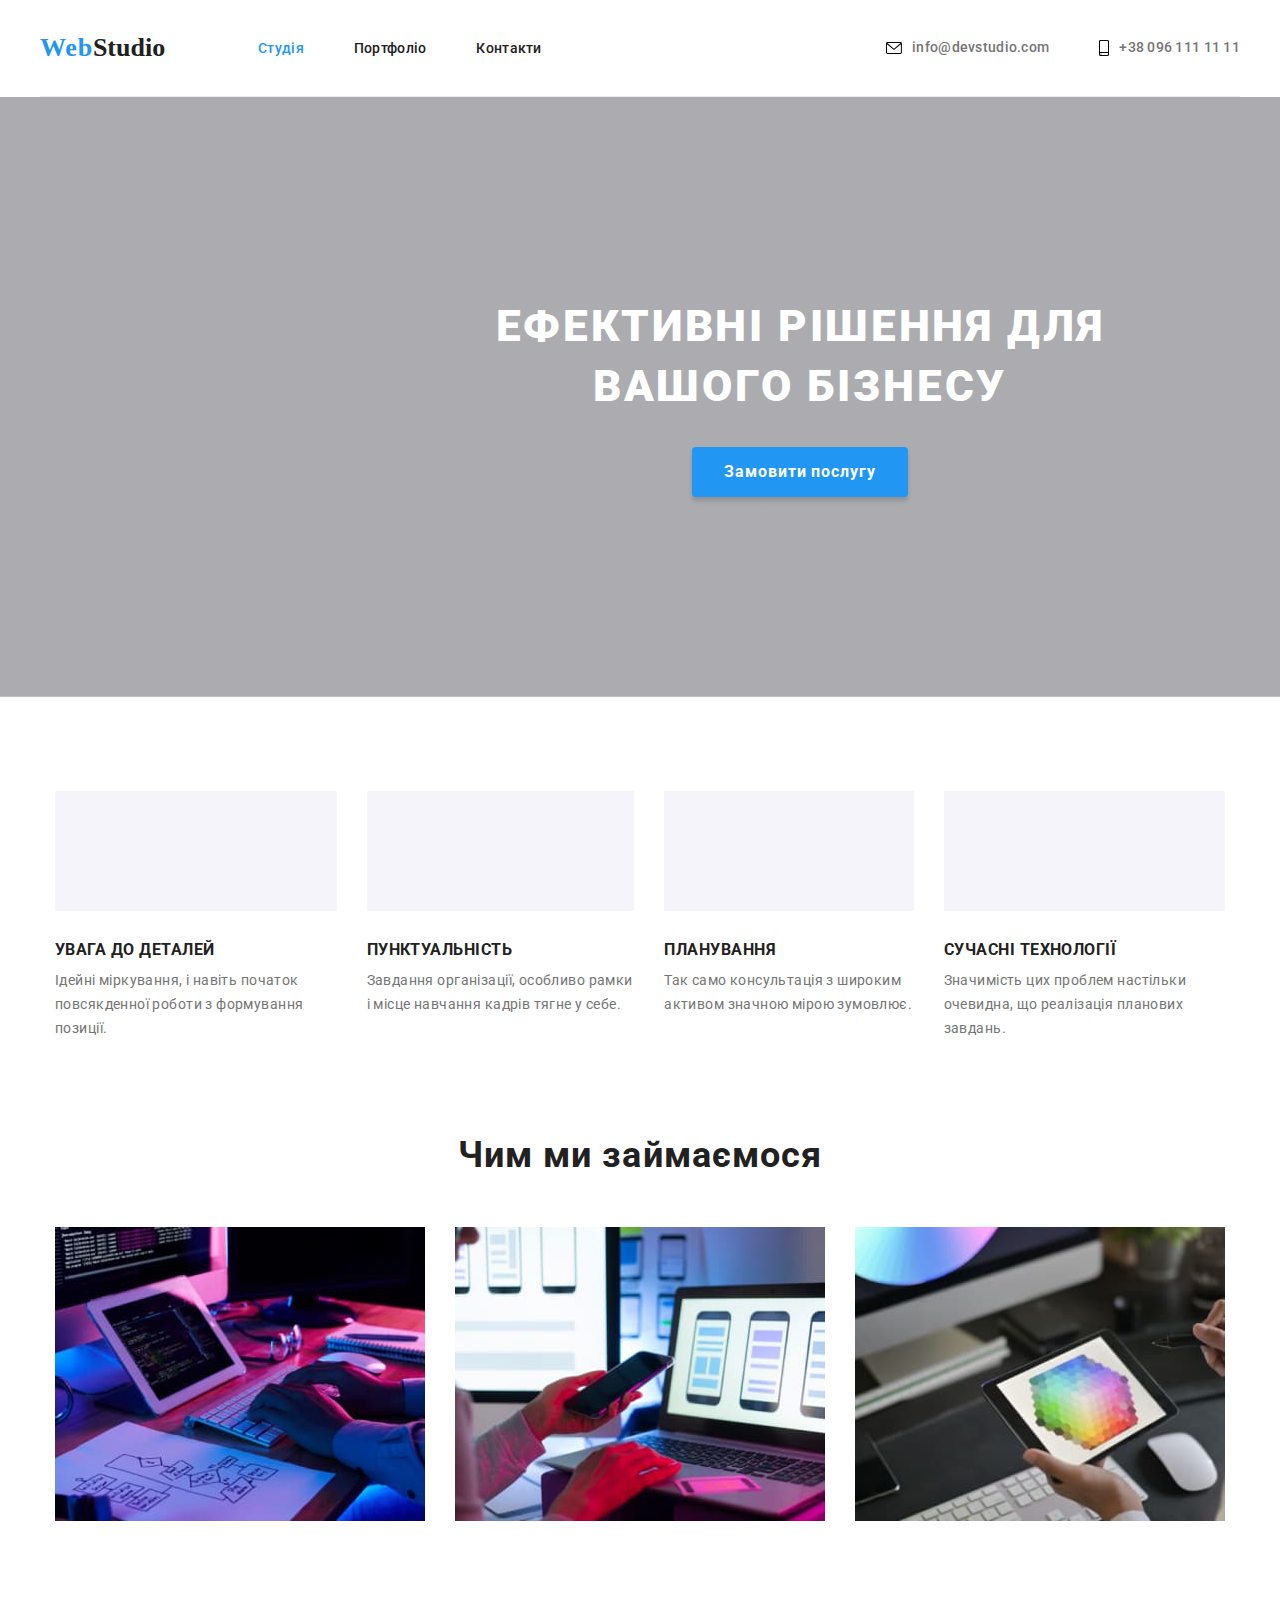
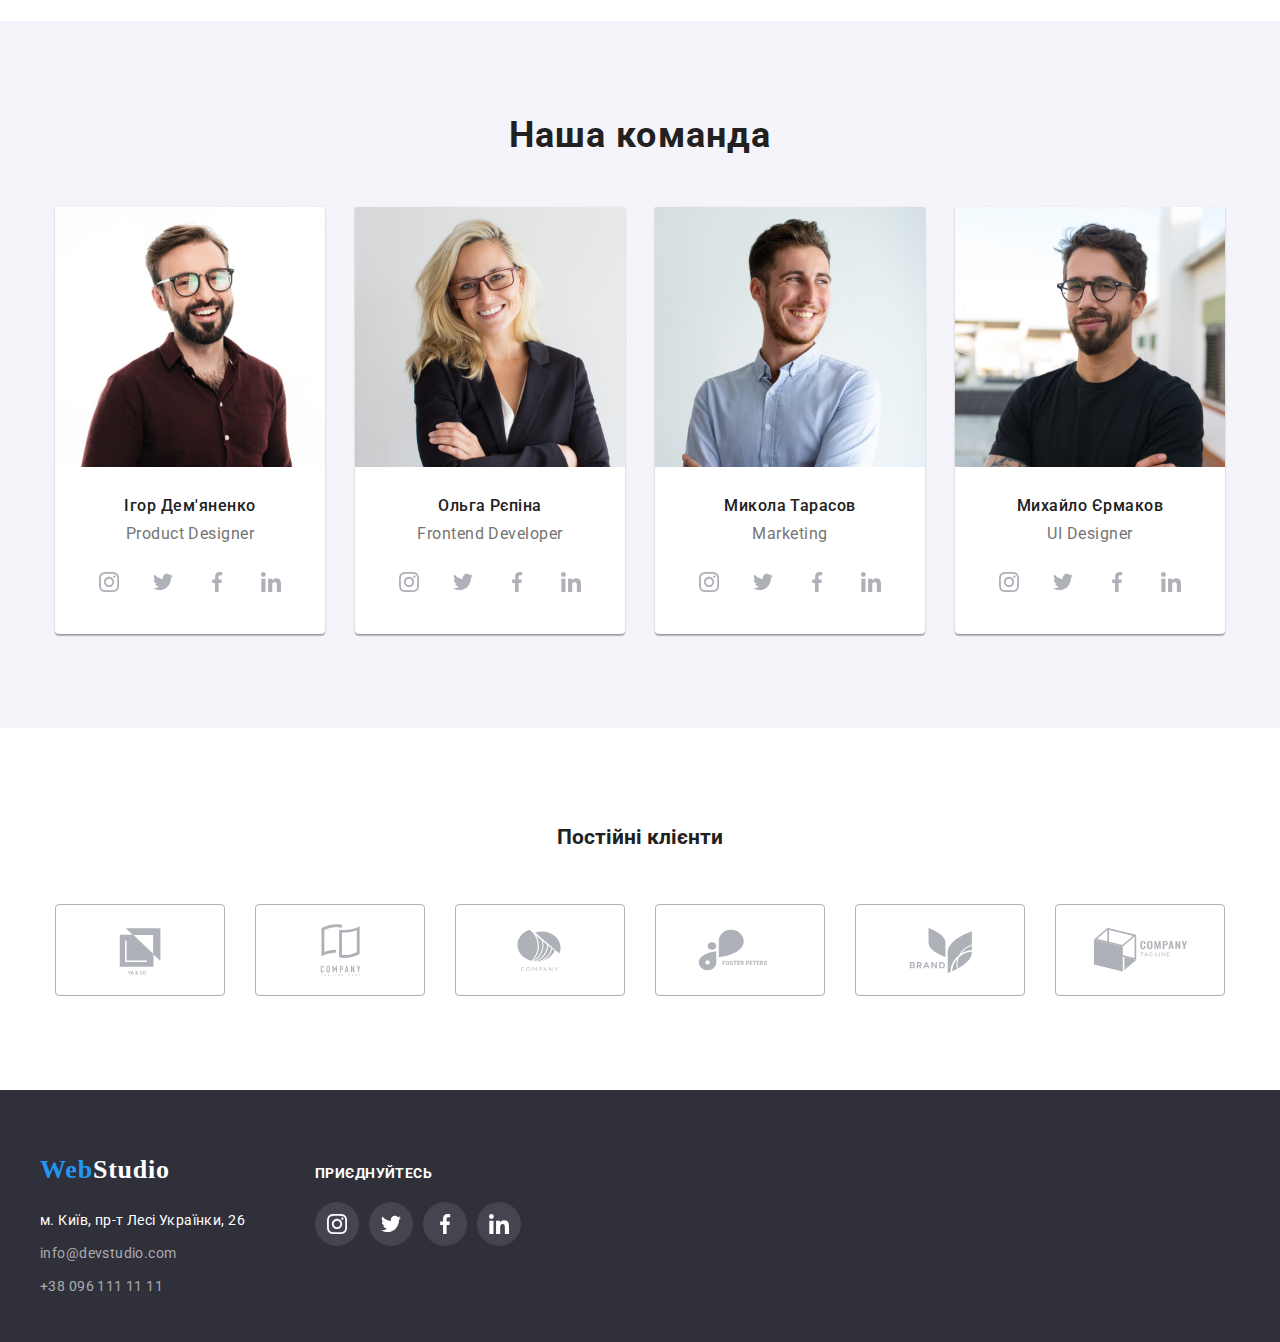
==== commit f25bd571: "Update index.html" ====
--- a/index.html
+++ b/index.html
@@ -198,7 +198,7 @@
                                 </a></li>
                             <li class="account-list"><a class="account-link" href="#">
                                     <svg class="account">
-                                        <use href="/.images/symbol-defs.svg#icon-facebook"></use>
+                                        <use href="./images/symbol-defs.svg#icon-facebook"></use>
                                     </svg>
                                 </a></li>
                             <li class="account-list"><a class="account-link" href="#">
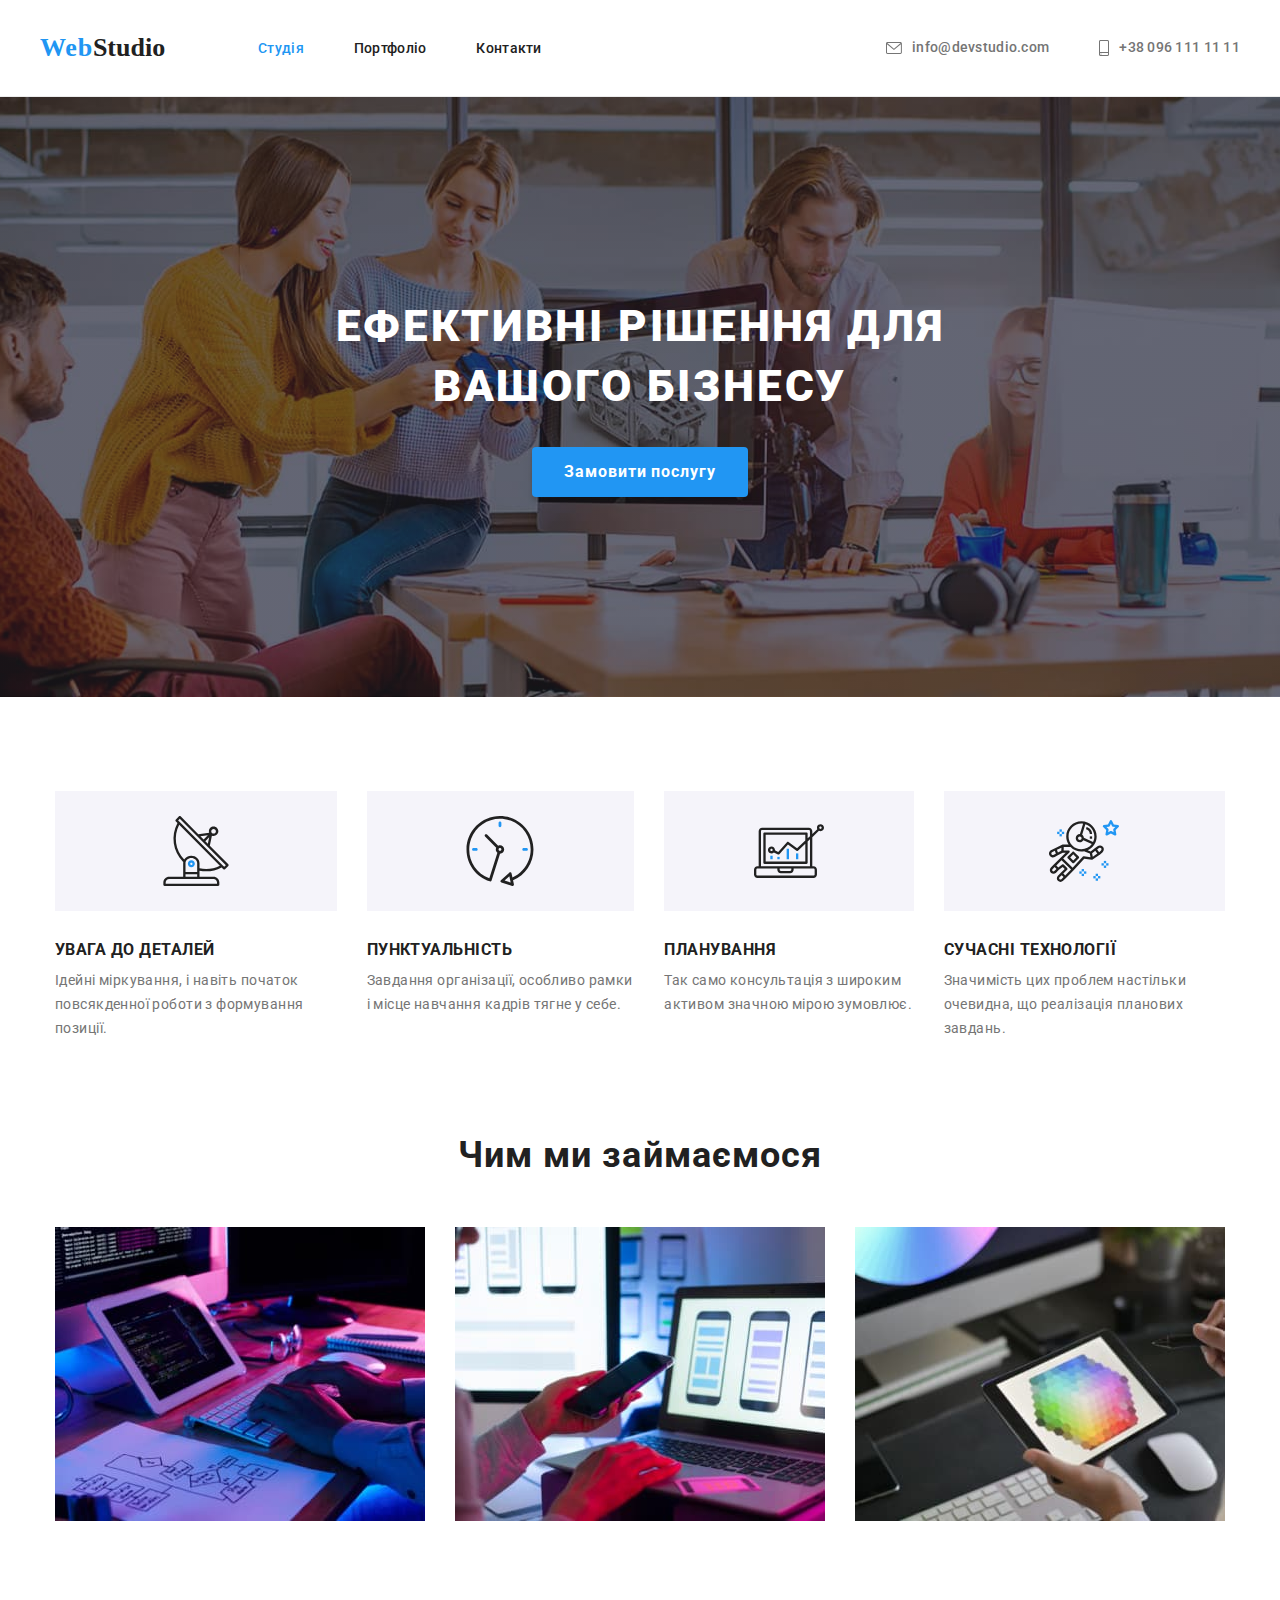
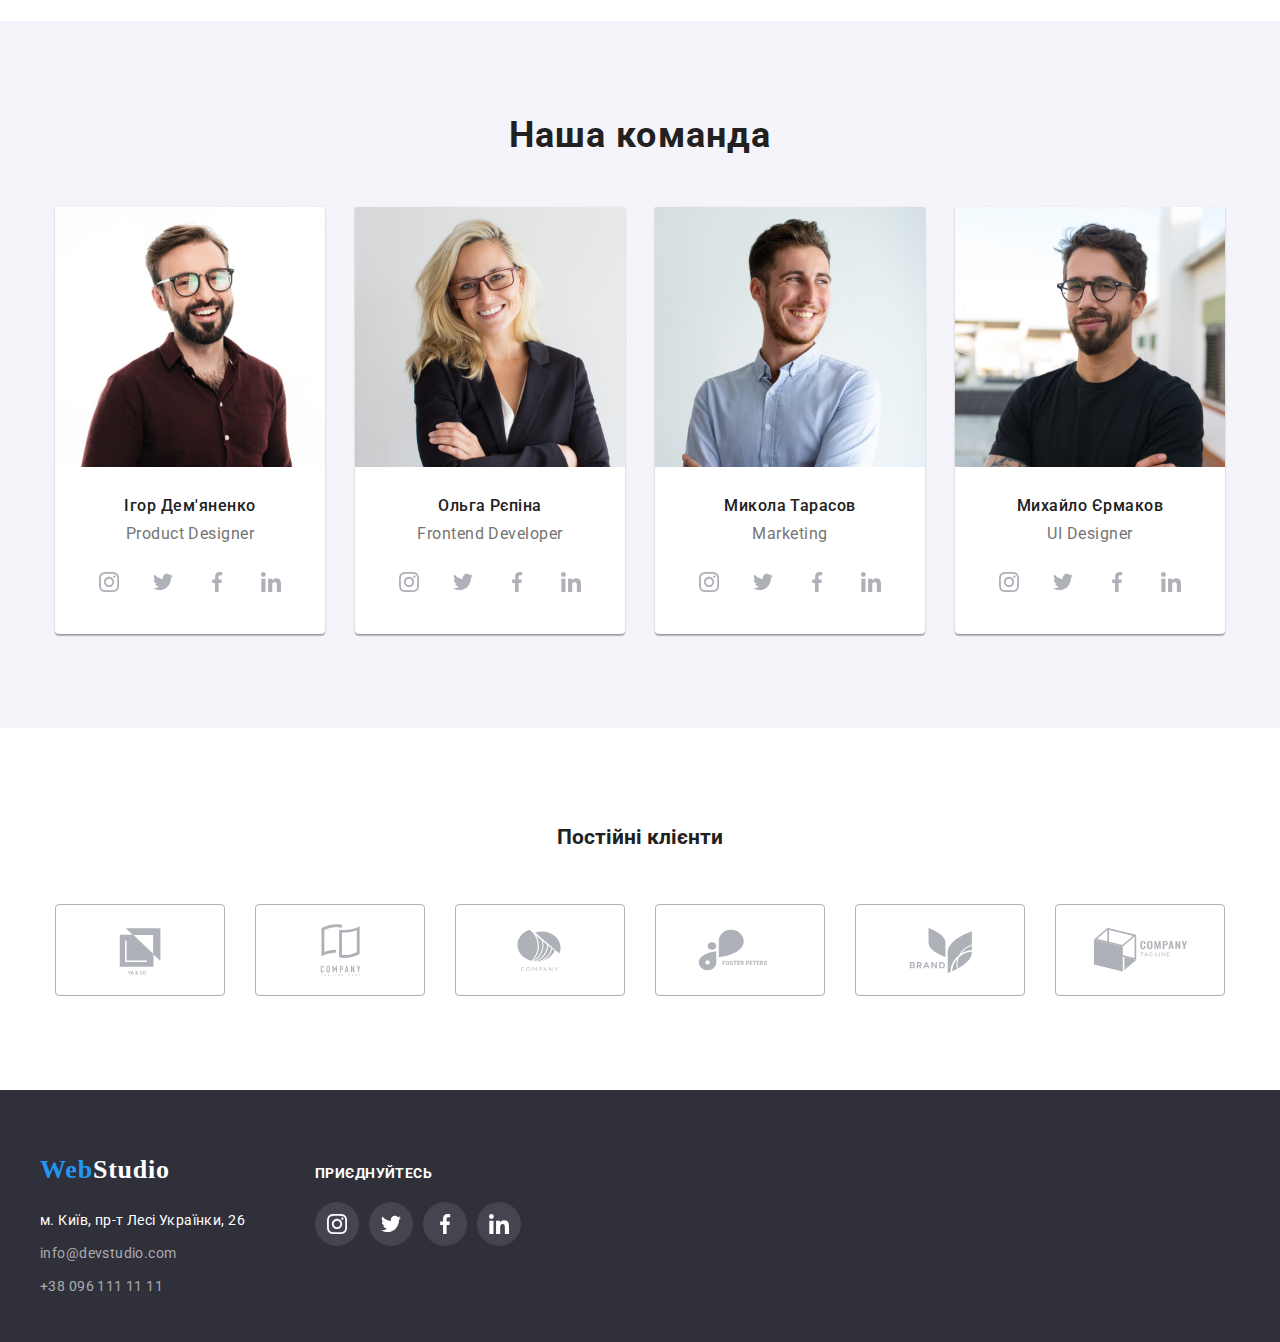
==== commit 9fee9b9c: "add styles from svg navigation" ====
--- a/index.html
+++ b/index.html
@@ -14,8 +14,8 @@
 </head>
 
 <body>
-    <header>
-    <div class="container border header-nav">
+    <header class="border">
+    <div class="container header-nav">
             <a class="logo" href="/">
                 <span class="logo-blue" lang="en">Web</span>Studio</a>
             <nav>
@@ -27,7 +27,7 @@
             </nav>
             <ul class="contact-links">
                 <li class="item"><a class="link" href="mailto:info@devstudio.com">
-                    <svg width="16px" height="12px">
+                    <svg  width="16px" height="12px">
                         <use href="./images/symbol-defs.svg#icon-envelope"></use>
                     </svg>
                     info@devstudio.com</a></li>
--- a/css/style.css
+++ b/css/style.css
@@ -142,6 +142,9 @@
     display: flex;
     align-items: center;
 }
+.contact-links svg{
+    fill:currentColor;
+}
 .contact-links .link
 {
     font-weight:500;
@@ -153,7 +156,7 @@
 .contact-links .link:focus
 {
 color: #2196F3;
-fill: #2196F3;
+fill:#2196F3;
 }
 .contact-list:not(:last-child)
 {
@@ -312,11 +315,11 @@
 /*Hero*/
 .hero{
     /*background-color: #2F303A;*/
-    background-image: linear-gradient( to right, rgba(47, 48, 58, 0.4), rgba(47, 48, 58, 0.4)), url(./images/background_hero.jpg);
+    background-image: linear-gradient( to right, rgba(47, 48, 58, 0.4), rgba(47, 48, 58, 0.4)), url("../images/background_hero.jpg");
     background-repeat: no-repeat;
     background-size: cover;
     background-position: center;
-    min-width: 1600px;
+    max-width: 1600px;
     margin-left: auto;
     margin-right: auto;
     padding:200px 0;
@@ -386,16 +389,16 @@
     background-position: center;
 }
 .icon-antena::before{
-    background-image: url("./images/antenna.svg");
+    background-image: url("../images/antenna.svg");
 }
 .icon-clock::before{
-    background-image: url("./images/clock.svg");
+    background-image: url("../images/clock.svg");
 }
 .icon-diagram::before{
-    background-image: url("./images/diagram.svg");
+    background-image: url("../images/diagram.svg");
 }
 .icon-astronaut::before{
-    background-image: url("./images/astronaut.svg");
+    background-image: url("../images/astronaut.svg");
 }
 .features-title
 {
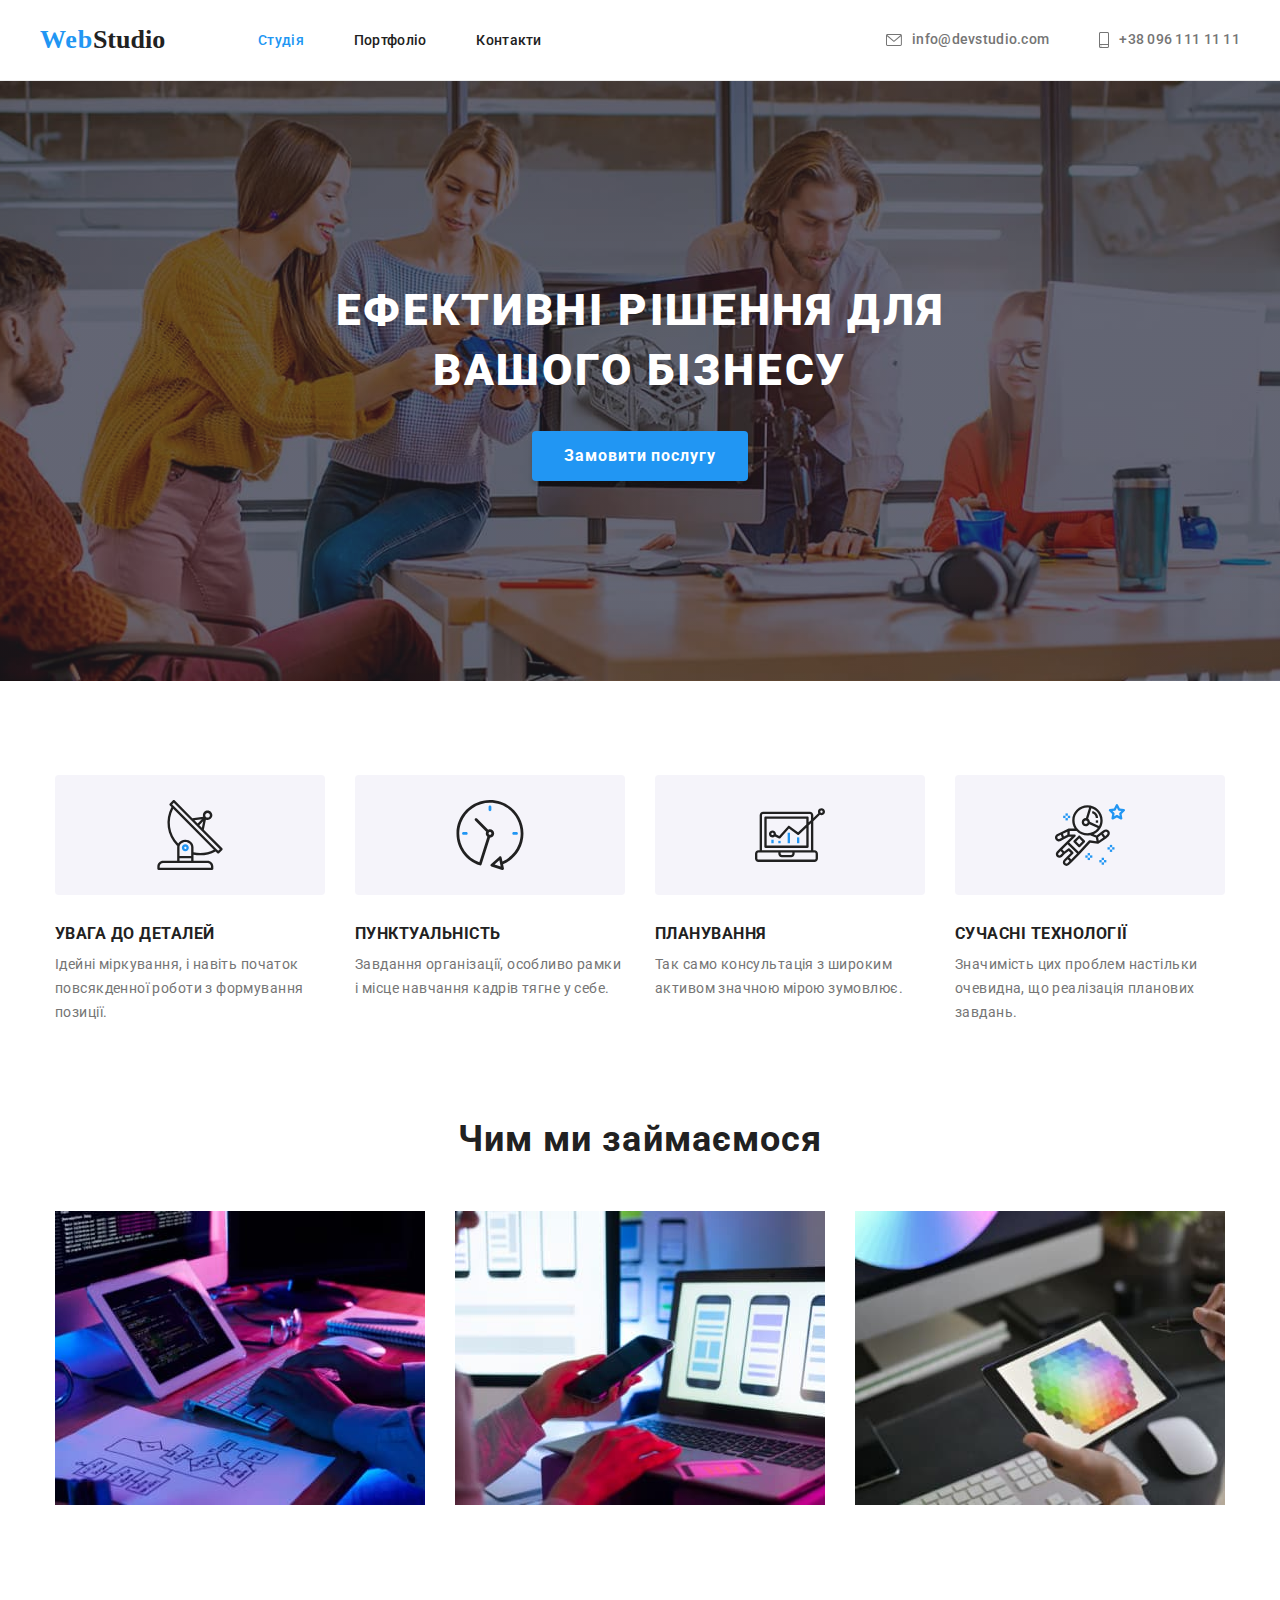
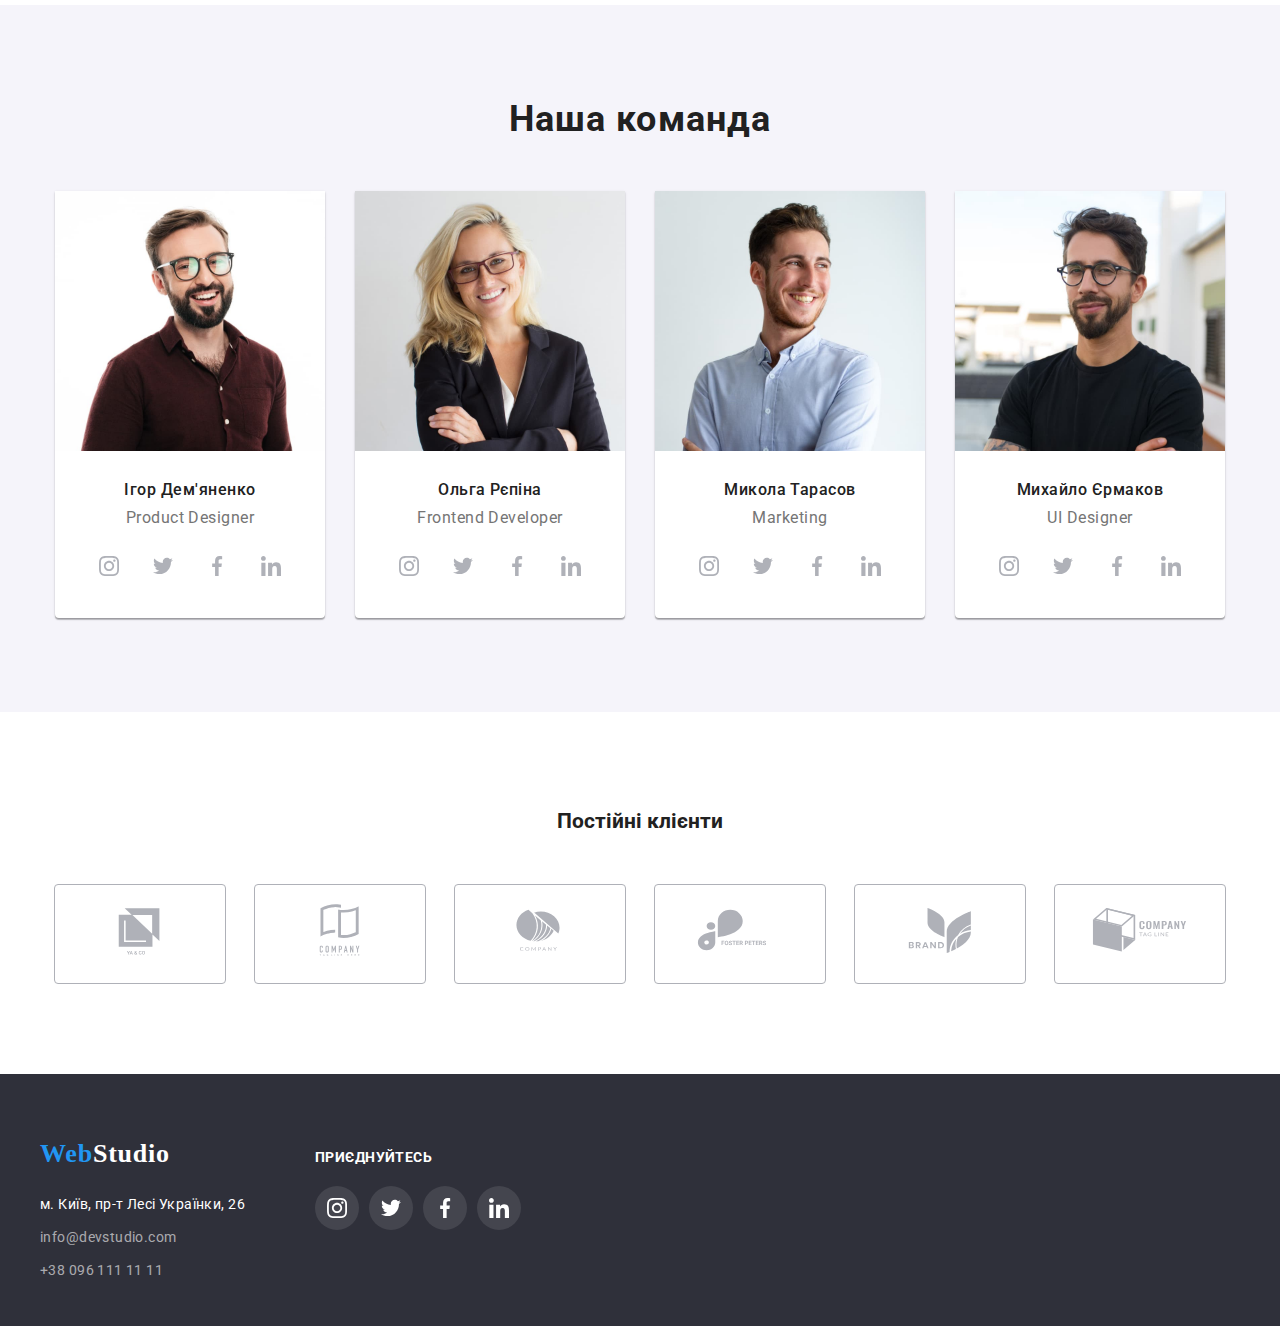
==== commit f73de8b5: "add focus from svg" ====
--- a/index.html
+++ b/index.html
@@ -52,19 +52,23 @@
            <div class="container">
             <h2 class="visually-hidden">Особливості</h2>
             <ul class="features">
-                <li class="features-list icon-antena">
+                <li class="features-list">
+                    <div class="icon icon-antenna"></div>
                     <h3 class="features-title">Увага до деталей</h3>
                     <p class="features-text">Ідейні міркування, і навіть початок повсякденної роботи з формування позиції.</p>
                 </li>
-                <li class="features-list icon-clock">
+                <li class="features-list">
+                    <div class="icon icon-clock"></div>
                     <h3 class="features-title">Пунктуальність</h3>
                     <p class="features-text">Завдання організації, особливо рамки і місце навчання кадрів тягне у себе.</p>
                 </li>
-                <li class="features-list icon-diagram">
+                <li class="features-list">
+                    <div class="icon icon-diagram"></div>
                     <h3 class="features-title">Планування</h3>
                     <p class="features-text">Так само консультація з широким активом значною мірою зумовлює.</p>
                 </li>
-                <li  class="features-list icon-astronaut">
+                <li  class="features-list">
+                    <div class="icon icon-astronaut"></div>
                     <h3 class="features-title">Сучасні технології</h3>
                     <p class="features-text">Значимість цих проблем настільки очевидна, що реалізація планових завдань.</p>
                 </li>
@@ -269,7 +273,7 @@
     <footer>
 
   <div class="container footer-contact">
-   <div class="aaa">
+   <div class="footer-position">
      <div class="contacts">
         <a class="logo-adress" href="index.html">
         <span class="logo-blue" lang="en">Web</span><span class="logo-studio">Studio</span></a>
--- a/css/style.css
+++ b/css/style.css
@@ -69,7 +69,7 @@
 .header-nav{
 display: flex;
 align-items: center;
-padding: 25px 0;
+padding: 17px 0;
 }
 
 .navigation
@@ -123,9 +123,9 @@
     height: 252px;
     flex-wrap: wrap;
 }
-.aaa{
-    display: flex;
-
+.footer-position{
+    display: flex;
+    align-items: baseline;
 }
 .contact-style
 {
@@ -201,37 +201,39 @@
     line-height: 1.2;
     letter-spacing: 0.03em;
     color: #FFFFFF;
-    padding-top: 15px;
+
     margin-bottom: 20px;
 }
-.social-a{
-    display: flex;
-    align-items: center;
-    justify-content: center;
-}
-.social{
+.social {
     padding: 0;
     margin: 0;
     list-style: none;
     display: flex;
     justify-content: center;
 }
-
-.social-list{
+.social-list {
     display: flex;
     align-items: center;
     justify-content: center;
-    width:44px;
-    height: 44px;
+
+    cursor: pointer;
+}
+
+.social-list:not(:first-child) {
+    margin-left: 10px;
+}
+.social-a{
+    display: flex;
+    align-items: center;
+    justify-content: center;
     background-color: rgba(255, 255, 255, 0.1);
-    border-radius: 50%;
-}
-.social-list:not(:first-child)
-{
-    margin-left: 10px;
-}
-.social-list:hover{
-    background-color: #2196F3;
+        width: 44px;
+        height: 44px;
+        border-radius: 50%;
+}
+.social-a:hover,
+.social-a:focus{
+    background-color: rgba(33, 150, 243, 1);
 }
 .social-link{
     fill:#fff;
@@ -283,10 +285,16 @@
     gap: 30px;
     padding-bottom: 94px;
 }
-.project-list:hover,
-.project-list:focus{
+.project-link{
+    display: block;
+    color:#212121;
+}
+.project-link:hover,
+.project-link:focus{
+    cursor: pointer;
     box-shadow: 0px 1px 1px rgba(0, 0, 0, 0.12), 0px 4px 4px rgba(0, 0, 0, 0.06), 1px 4px 6px rgba(0, 0, 0, 0.16);
 }
+
 .project{
     padding: 20px 24px;
     border-left: 1px solid #EEEEEE;
@@ -379,7 +387,7 @@
 .features-list:not(:first-child){
     margin-left: 30px;
 }
-.features-list::before{
+/*.features-list::before{
     display:block;
     content:"";
     height: 120px;
@@ -399,6 +407,29 @@
 }
 .icon-astronaut::before{
     background-image: url("../images/astronaut.svg");
+}
+*/
+.icon{
+    width: 270px;
+    height: 120px;
+    background-color: #F5F4FA;
+    border-radius: 4px;
+    background-repeat: no-repeat;
+    background-position: center;
+    background-size: auto;
+    margin-bottom: 30px;
+}
+.icon-antenna{
+background-image: url("/images/antenna.svg");
+}
+.icon-clock{
+    background-image: url("/images/clock.svg");
+}
+.icon-diagram{
+    background-image: url("/images/diagram.svg");
+}
+.icon-astronaut{
+    background-image: url("/images/astronaut.svg");
 }
 .features-title
 {
@@ -506,21 +537,23 @@
 .account-list{
     display: flex;
     justify-content: center;
-    align-items: center;
+    align-items: center;  
+    cursor: pointer;
+}
+.account-link{
+    display: flex;
+    justify-content: center;
+        align-items: center;
     width: 44px;
-    height: 44px;
-}
-.account-link{
-    display: flex;
-        justify-content: center;
-        align-items: center;
+        height: 44px;
     color: #AFB1B8;
-    background-color: #fff;
-    padding: 12px;
-    border-radius: 50%;
- 
-}
-.account-link:hover{
+    border: none;
+    /*background-color: transparent;*/
+    border-radius: 50%; 
+}
+.account-link:hover,
+.account-link:focus
+{
     color:#fff;
     background-color: #2196F3;
 }
@@ -529,11 +562,10 @@
     width: 20px;
     height: 20px;
 }
-.team-accounts .account-list:hover {
+/*.team-accounts .account-list:hover {
     background-color: #2196F3;
     border-radius: 50%;
-
-}
+}*/
 /*Clients*/
 .clients-title{
     font-weight: 42px;
@@ -550,19 +582,15 @@
     padding-bottom: 94px;
 }
 .clients-list{
+    display: flex;
+    align-items: center;
+    justify-content: center;
     width: 170px;
     height: 92px;
-    border: 1px solid #AFB1B8;
-    border-radius: 4px;
-    
+    cursor:pointer;   
 }
 .clients-list:not(:first-child){
 margin-left: 30px;
-}
-.clients-list:hover,
-.clients-list:focus
-{
-    border: 1px solid #2196F3;
 }
 .clients-logo{
     width: 106px;
@@ -571,14 +599,20 @@
     margin: 16px 32px;
    
 }
-.clients-logo:hover{
+.clients-logo:hover,
+.clients-logo:focus{
     fill:#2196F3;
 }
 .client-link{
+    display: block;
     padding: 0;
     margin: 0;
     color:#AFB1B8 ;
-}
-.client-link:hover{
+    border: 1px solid #AFB1B8;
+        border-radius: 4px;
+}
+.client-link:hover,
+.client-link:focus{
 color: #2196F3;
+border: 1px solid #2196F3;
 }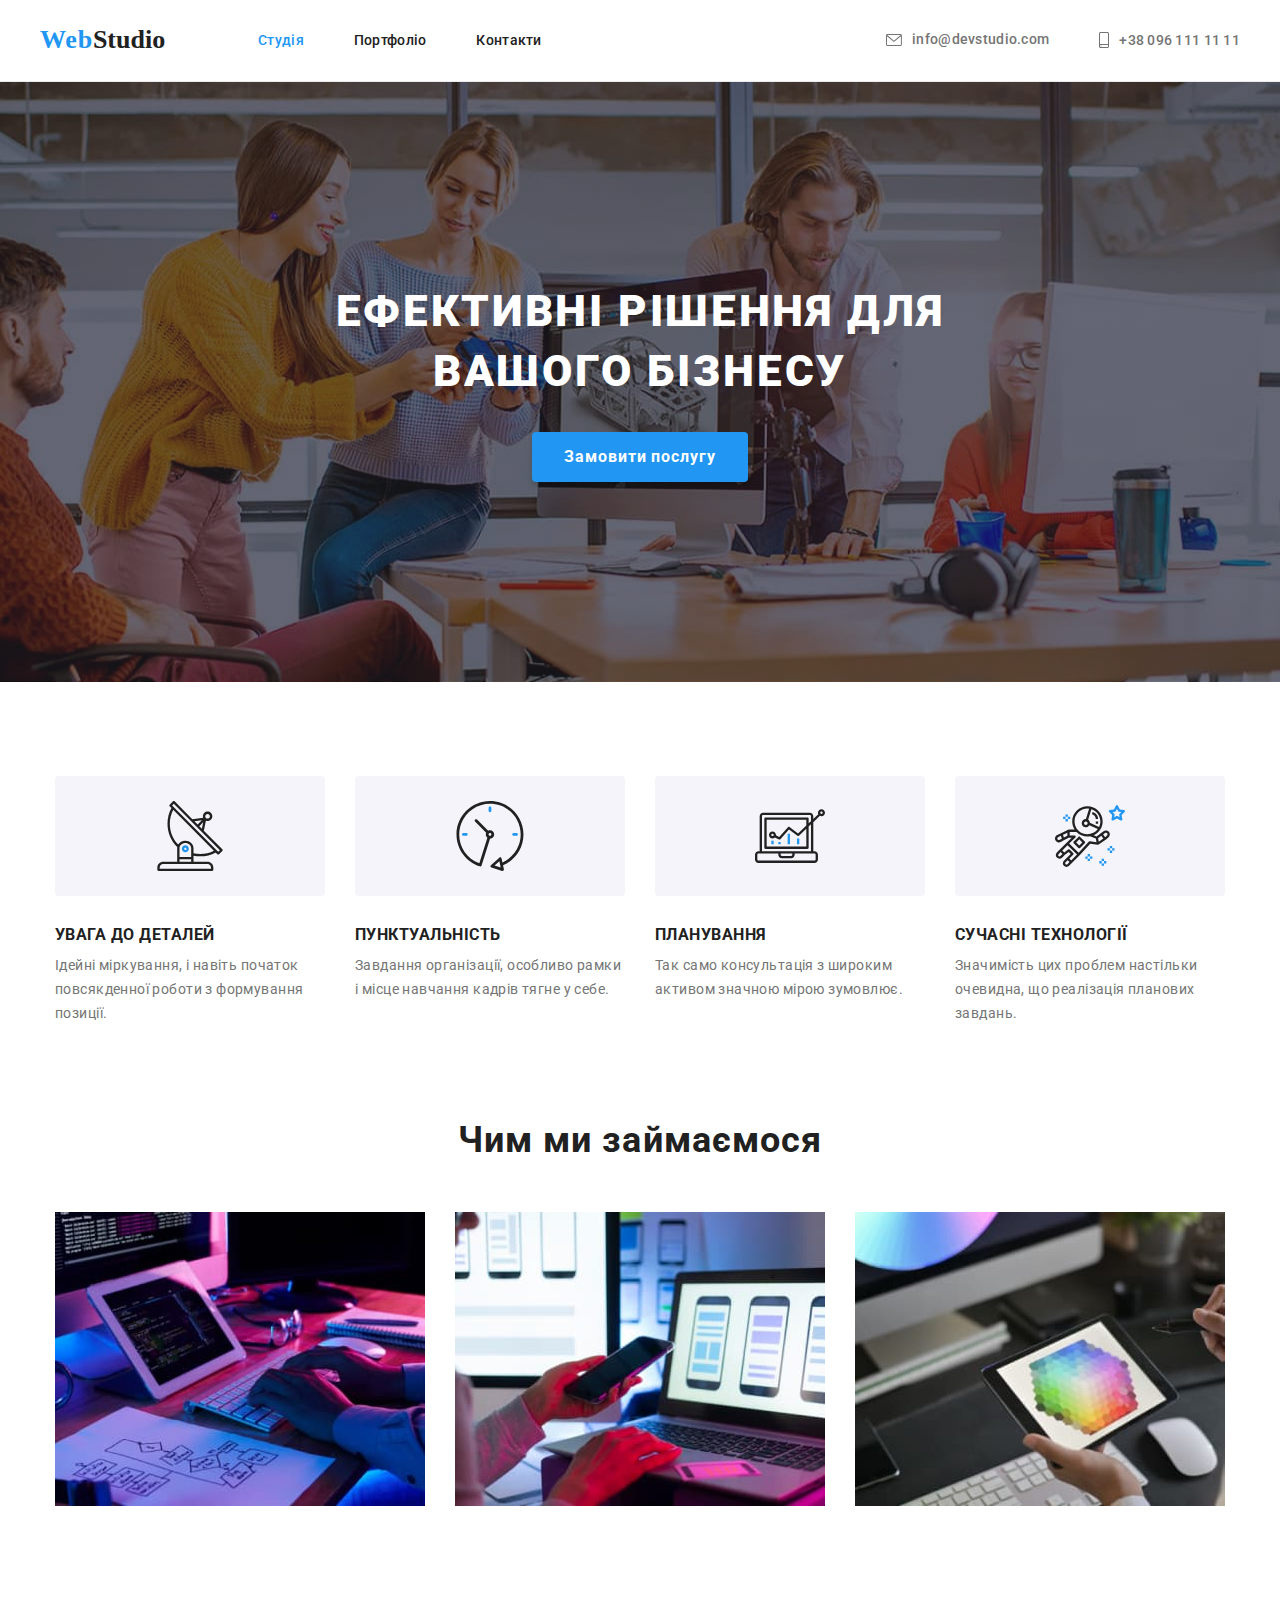
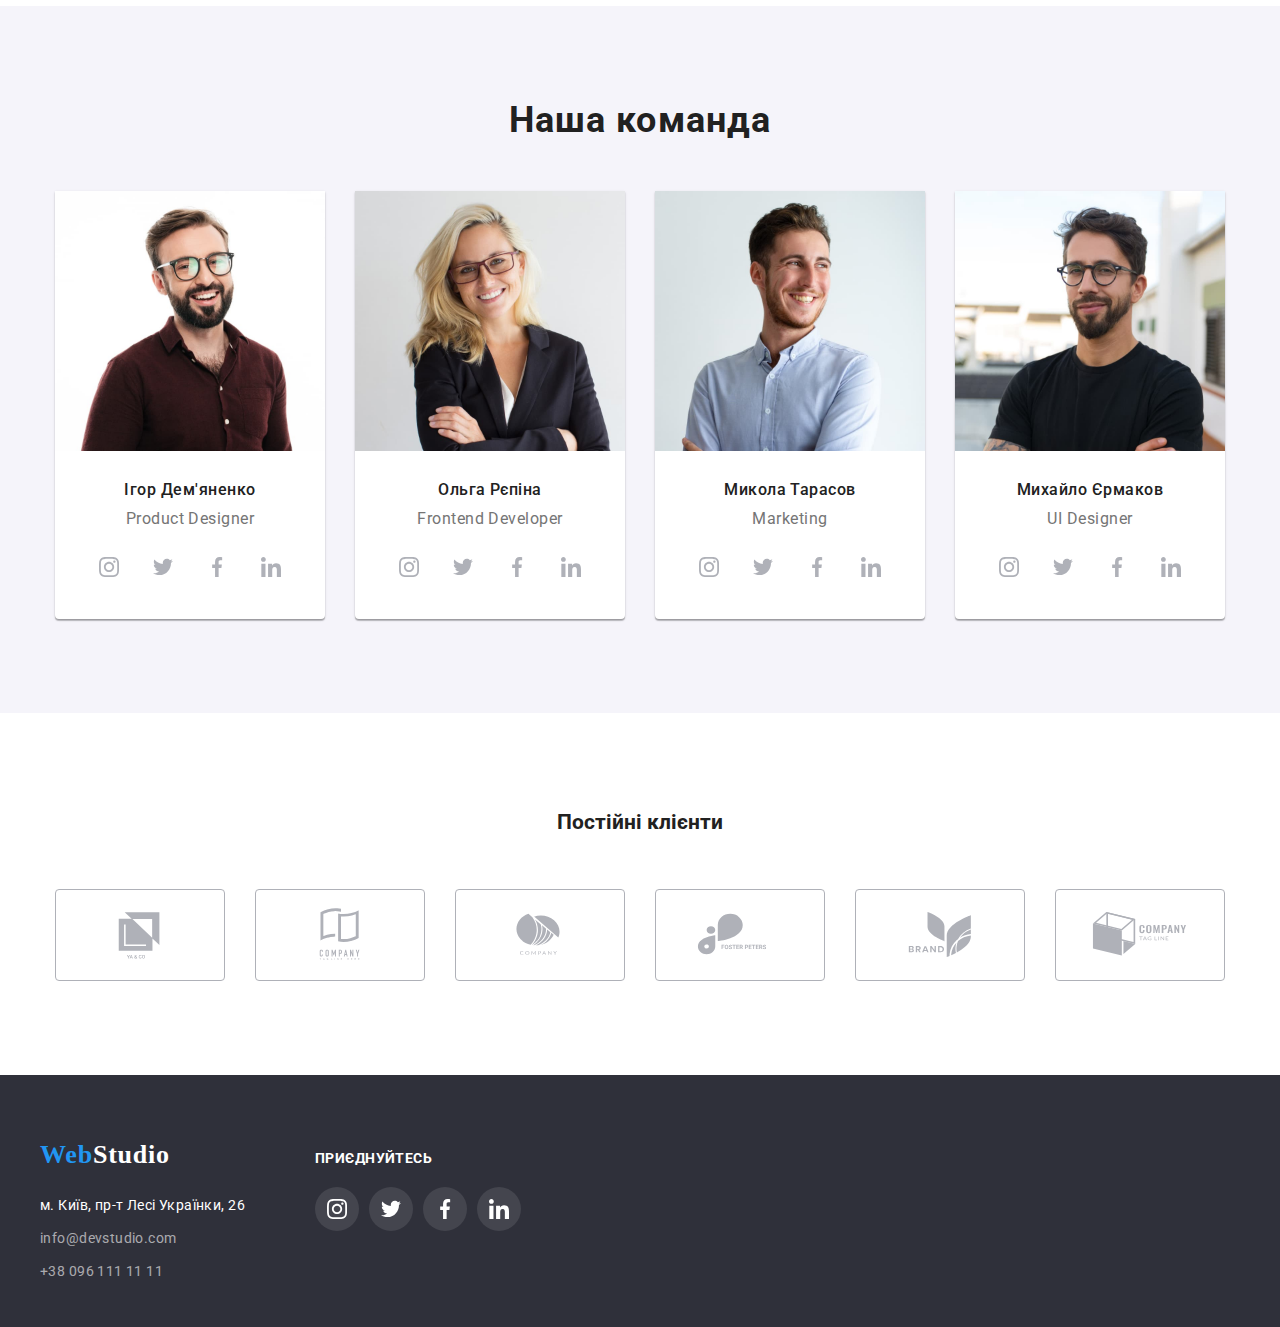
==== commit 04bf5ad2: "fixed" ====
--- a/index.html
+++ b/index.html
@@ -53,22 +53,38 @@
             <h2 class="visually-hidden">Особливості</h2>
             <ul class="features">
                 <li class="features-list">
-                    <div class="icon icon-antenna"></div>
+                    <div class="icon">
+                        <svg width="70px" height="70px">
+                            <use href="./images/symbol-defs.svg#icon-antenna"></use>
+                        </svg>
+                    </div>
                     <h3 class="features-title">Увага до деталей</h3>
                     <p class="features-text">Ідейні міркування, і навіть початок повсякденної роботи з формування позиції.</p>
                 </li>
                 <li class="features-list">
-                    <div class="icon icon-clock"></div>
+                    <div class="icon">
+                        <svg width="70px" height="70px">
+                            <use href="./images/symbol-defs.svg#icon-clock"></use>
+                        </svg>
+                    </div>
                     <h3 class="features-title">Пунктуальність</h3>
                     <p class="features-text">Завдання організації, особливо рамки і місце навчання кадрів тягне у себе.</p>
                 </li>
                 <li class="features-list">
-                    <div class="icon icon-diagram"></div>
+                    <div class="icon">
+                        <svg width="70px" height="70px">
+                            <use href="./images/symbol-defs.svg#icon-diagram"></use>
+                        </svg>
+                    </div>
                     <h3 class="features-title">Планування</h3>
                     <p class="features-text">Так само консультація з широким активом значною мірою зумовлює.</p>
                 </li>
                 <li  class="features-list">
-                    <div class="icon icon-astronaut"></div>
+                    <div class="icon">
+                        <svg width="70px" height="70px">
+                            <use href="./images/symbol-defs.svg#icon-astronaut"></use>
+                        </svg>
+                    </div>
                     <h3 class="features-title">Сучасні технології</h3>
                     <p class="features-text">Значимість цих проблем настільки очевидна, що реалізація планових завдань.</p>
                 </li>
--- a/css/style.css
+++ b/css/style.css
@@ -69,7 +69,7 @@
 .header-nav{
 display: flex;
 align-items: center;
-padding: 17px 0;
+padding: 25px 0;
 }
 
 .navigation
@@ -136,8 +136,8 @@
     margin-left: auto;
 }
 .link{
-    padding-top: 15px;
-    padding-bottom: 15px;
+    padding-top: 5px;
+    padding-bottom: 5px;
    gap:10px;
     display: flex;
     align-items: center;
@@ -410,6 +410,9 @@
 }
 */
 .icon{
+    display: flex;
+    justify-content: center;
+    align-items: center;
     width: 270px;
     height: 120px;
     background-color: #F5F4FA;
@@ -419,17 +422,15 @@
     background-size: auto;
     margin-bottom: 30px;
 }
-.icon-antenna{
-background-image: url("/images/antenna.svg");
-}
+
 .icon-clock{
-    background-image: url("/images/clock.svg");
+    background-image: url("../images/clock.svg");
 }
 .icon-diagram{
-    background-image: url("/images/diagram.svg");
+    background-image: url("../images/diagram.svg");
 }
 .icon-astronaut{
-    background-image: url("/images/astronaut.svg");
+    background-image: url("../images/astronaut.svg");
 }
 .features-title
 {
@@ -535,17 +536,15 @@
         margin-right: 10px;
 }
 .account-list{
-    display: flex;
-    justify-content: center;
-    align-items: center;  
+
     cursor: pointer;
 }
 .account-link{
     display: flex;
     justify-content: center;
-        align-items: center;
+    align-items: center;
     width: 44px;
-        height: 44px;
+    height: 44px;
     color: #AFB1B8;
     border: none;
     /*background-color: transparent;*/
@@ -585,8 +584,6 @@
     display: flex;
     align-items: center;
     justify-content: center;
-    width: 170px;
-    height: 92px;
     cursor:pointer;   
 }
 .clients-list:not(:first-child){
@@ -596,7 +593,7 @@
     width: 106px;
     height: 60px;
     fill:currentColor;
-    margin: 16px 32px;
+   
    
 }
 .clients-logo:hover,
@@ -604,7 +601,11 @@
     fill:#2196F3;
 }
 .client-link{
-    display: block;
+    display: flex;
+    align-items: center;
+    justify-content: center;
+    width: 170px;
+    height: 92px;
     padding: 0;
     margin: 0;
     color:#AFB1B8 ;
